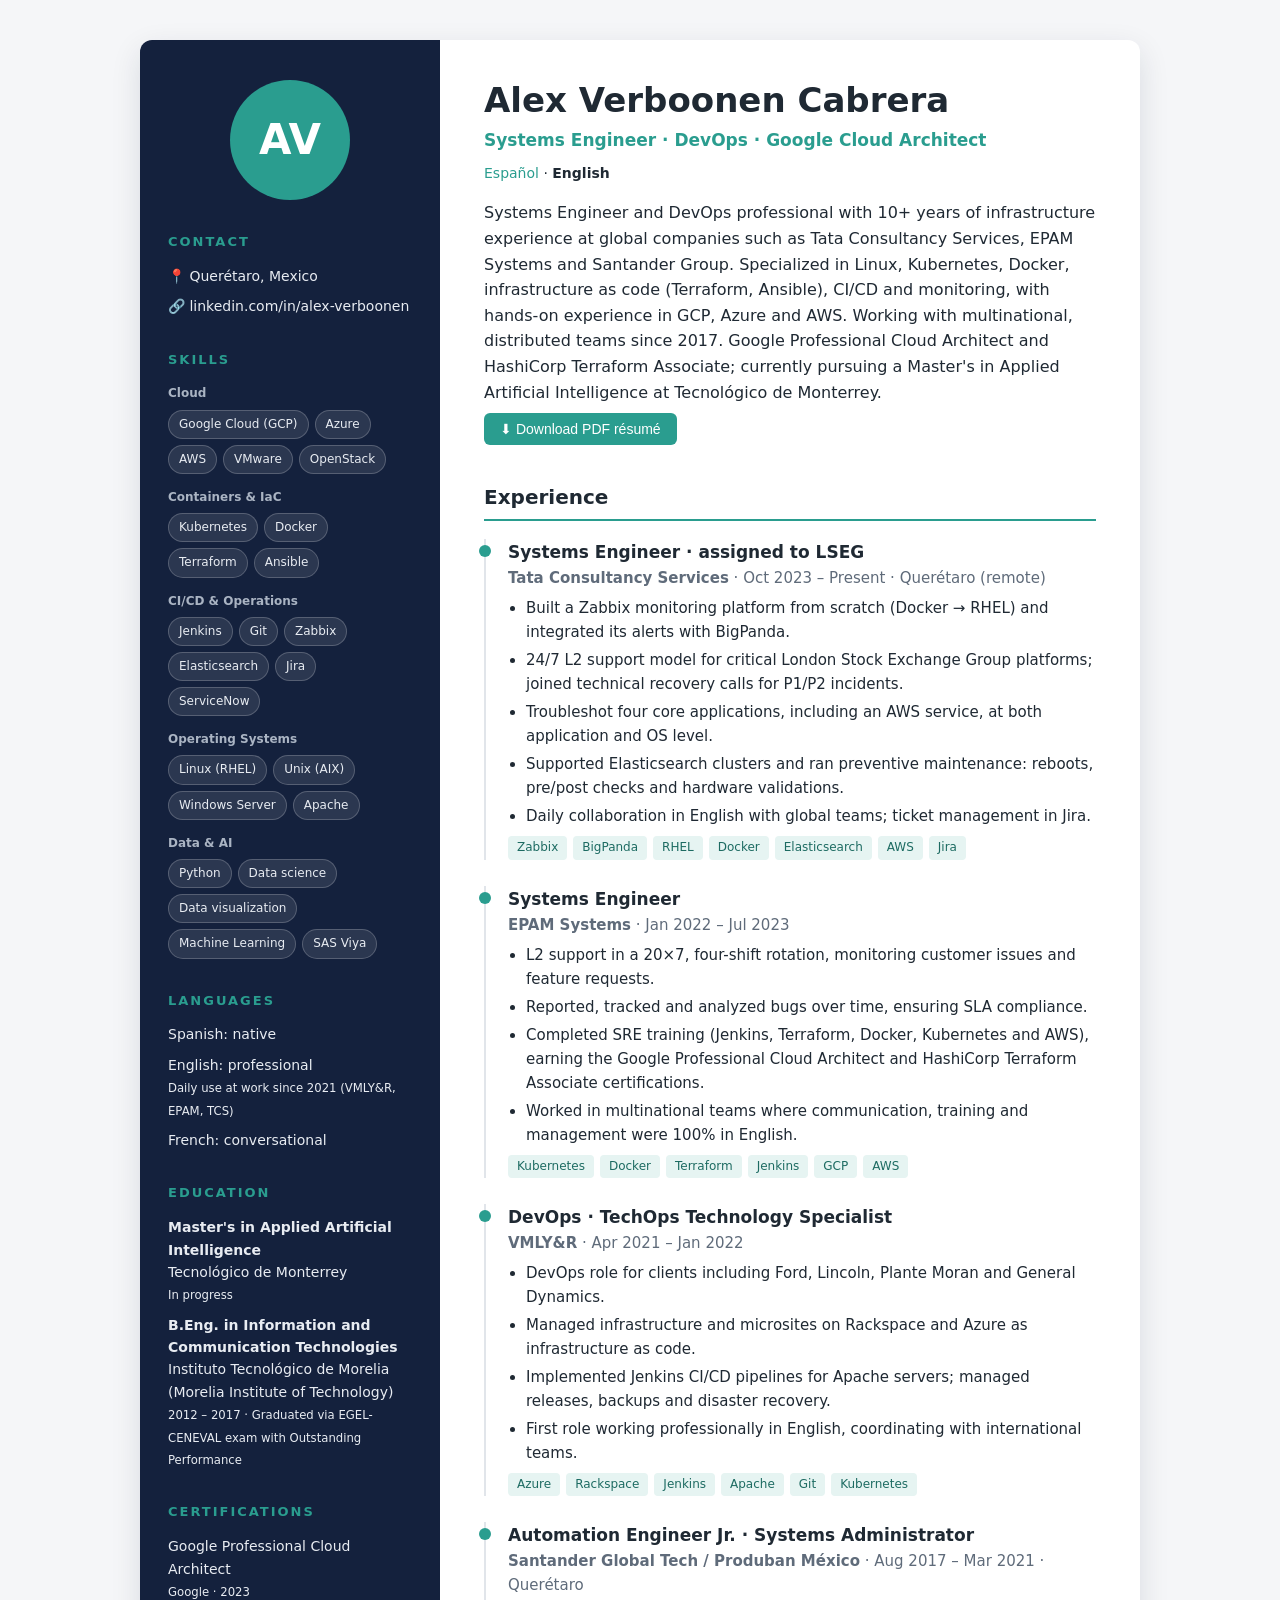
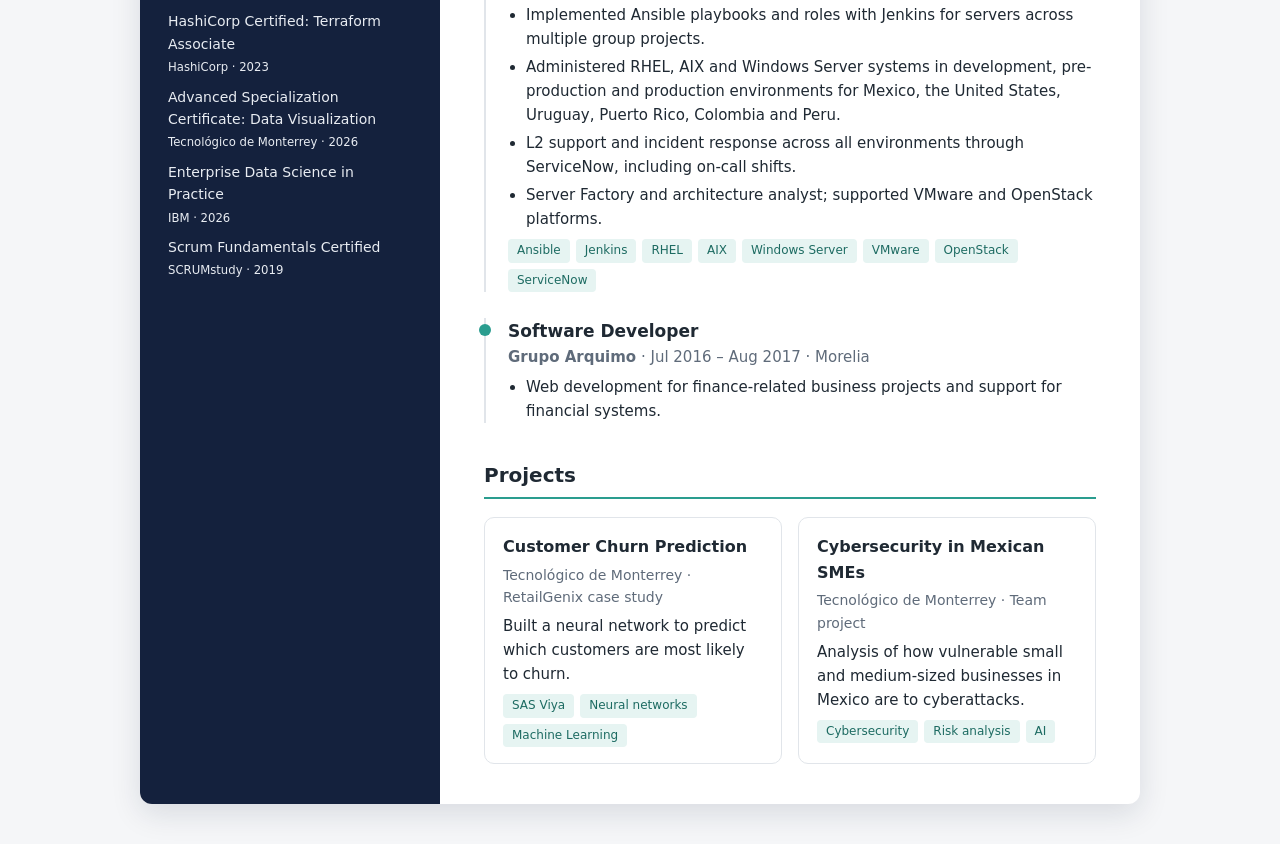
==== cv/en/index.html @ ce4e706b "tree adjusment" ====
<!DOCTYPE html>
<!--
  ============================================================
   CURRÍCULUM WEB DE ALEX VERBOONEN CABRERA
  ============================================================
   Cómo está organizado este archivo:
     1. <head>   → datos de la página (título, idioma) y los ESTILOS (CSS).
     2. <body>   → el CONTENIDO que se ve (tu nombre, experiencia, etc.).

   Para cambiar TEXTOS: busca la sección en <body> y edita lo que
   está entre las etiquetas, por ejemplo <h3>Systems Engineer</h3>.

   Para cambiar COLORES: modifica las variables de :root (abajo).
   Todo el sitio usa esas variables, así que cambias un valor
   y se actualiza en todos lados.

   DOS VERSIONES EN UN MISMO ARCHIVO:
     • En pantalla: diseño a dos columnas, pensado para personas.
     • Al imprimir / guardar como PDF: una sola columna, sin colores
       de fondo, pensado para los sistemas ATS de las empresas.
  ============================================================
-->
<html lang="en">
<head>
  <meta charset="UTF-8">
  <!-- Hace que la página se vea bien en celulares -->
  <meta name="viewport" content="width=device-width, initial-scale=1.0">
  <title>Alex Verboonen Cabrera · Systems Engineer & DevOps</title>
  <!-- Descripción que muestran Google y las redes al compartir el enlace -->
  <meta name="description" content="Resume of Alex Verboonen Cabrera: Systems Engineer and DevOps professional with 10+ years of experience in infrastructure, Linux, Kubernetes, Terraform and cloud.">

  <style>
    /* ---------- 1. VARIABLES DE DISEÑO (cámbialas a tu gusto) ---------- */
    :root {
      --color-fondo:      #f5f6f8;   /* fondo general de la página */
      --color-tarjeta:    #ffffff;   /* fondo del área principal */
      --color-lateral:    #14213d;   /* fondo de la columna izquierda */
      --color-acento:     #2a9d8f;   /* color de resaltado (líneas, etiquetas) */
      --color-texto:      #1f2933;   /* texto principal */
      --color-suave:      #5f6b7a;   /* texto secundario (fechas, lugares) */
      --fuente: "Segoe UI", system-ui, -apple-system, Roboto, Arial, sans-serif;
    }

    /* ---------- 2. ESTILOS BASE ---------- */
    * { box-sizing: border-box; margin: 0; padding: 0; }

    body {
      font-family: var(--fuente);
      background: var(--color-fondo);
      color: var(--color-texto);
      line-height: 1.6;
      padding: 40px 16px;
    }

    a { color: var(--color-acento); text-decoration: none; }
    a:hover { text-decoration: underline; }

    /* ---------- 3. ESTRUCTURA: dos columnas ---------- */
    /*
      Truco importante: en el HTML la columna PRINCIPAL va primero
      (así la leen bien los ATS y los lectores de pantalla), pero con
      "order" la columna lateral se dibuja a la izquierda en pantalla.
    */
    .cv {
      max-width: 1000px;
      margin: 0 auto;
      display: grid;
      grid-template-columns: 300px 1fr;  /* columna izquierda fija, derecha flexible */
      background: var(--color-tarjeta);
      border-radius: 12px;
      overflow: hidden;
      box-shadow: 0 10px 30px rgba(20, 33, 61, 0.12);
    }
    .lateral   { order: 1; }
    .principal { order: 2; }

    /* ---------- 4. COLUMNA IZQUIERDA ---------- */
    .lateral {
      background: var(--color-lateral);
      color: #e8ecf2;
      padding: 40px 28px;
    }

    /* Círculo con tus iniciales. Si quieres tu foto, mira el comentario en el HTML */
    .avatar {
      width: 120px; height: 120px;
      border-radius: 50%;
      background: var(--color-acento);
      display: flex; align-items: center; justify-content: center;
      font-size: 42px; font-weight: 700; color: #fff;
      margin: 0 auto 8px;
      object-fit: cover;
    }

    .lateral h2 {
      font-size: 13px;
      text-transform: uppercase;
      letter-spacing: 2px;
      color: var(--color-acento);
      margin: 32px 0 12px;
    }
    .lateral h3 {
      font-size: 12px;
      font-weight: 600;
      color: #aab4c3;
      margin: 14px 0 6px;
    }

    .lateral ul { list-style: none; }
    .lateral li { margin-bottom: 8px; font-size: 14px; }
    .lateral a { color: #e8ecf2; }

    /* Etiquetas de habilidades */
    .etiquetas { display: flex; flex-wrap: wrap; gap: 6px; }
    .etiqueta {
      font-size: 12px;
      padding: 4px 10px;
      border-radius: 20px;
      background: rgba(255, 255, 255, 0.1);
      border: 1px solid rgba(255, 255, 255, 0.2);
    }

    /* ---------- 5. COLUMNA DERECHA ---------- */
    .principal { padding: 40px 44px; }

    .principal h1 { font-size: 34px; line-height: 1.2; }
    .titular {
      font-size: 17px;
      color: var(--color-acento);
      font-weight: 600;
      margin: 6px 0 20px;
    }

    .principal h2 {
      font-size: 20px;
      margin: 36px 0 18px;
      padding-bottom: 6px;
      border-bottom: 2px solid var(--color-acento);
    }

    /* Cada trabajo de la experiencia y cada proyecto */
    .puesto {
      position: relative;
      padding-left: 22px;
      margin-bottom: 26px;
      border-left: 2px solid #e1e5ea;
    }
    /* Puntito de la línea de tiempo */
    .puesto::before {
      content: "";
      position: absolute;
      left: -7px; top: 6px;
      width: 12px; height: 12px;
      border-radius: 50%;
      background: var(--color-acento);
    }
    .puesto h3 { font-size: 17px; }
    .empresa { font-weight: 600; }
    .meta { font-size: 14px; color: var(--color-suave); margin-bottom: 6px; }
    .puesto ul { padding-left: 18px; font-size: 15px; }
    .puesto li { margin-bottom: 4px; }
    .puesto p  { font-size: 15px; }

    /* Etiquetas de tecnologías dentro de un puesto */
    .tec { margin-top: 8px; display: flex; flex-wrap: wrap; gap: 6px; }
    .tec span {
      font-size: 12px;
      padding: 2px 9px;
      border-radius: 4px;
      background: #e6f4f2;
      color: #1d6b62;
    }

    /* Tarjetas de proyectos: cuadrícula de 2 */
    .proyectos {
      display: grid;
      grid-template-columns: repeat(auto-fit, minmax(260px, 1fr));
      gap: 16px;
    }
    .proyecto {
      border: 1px solid #e1e5ea;
      border-radius: 10px;
      padding: 16px 18px;
      font-size: 15px;
    }
    .proyecto h3 { font-size: 16px; margin-bottom: 4px; }

    /* Botón de imprimir / guardar PDF */
    .boton {
      display: inline-block;
      margin-top: 8px;
      padding: 8px 16px;
      border-radius: 6px;
      background: var(--color-acento);
      color: #fff;
      font-size: 14px;
      border: none;
      cursor: pointer;
    }

    .solo-imprimir { display: none; }
    .idioma { font-size: 14px; margin: -12px 0 16px; }

    /* ---------- 6. CELULARES: una sola columna ---------- */
    @media (max-width: 760px) {
      body { padding: 0; }
      .cv { grid-template-columns: 1fr; border-radius: 0; }
      .principal { padding: 32px 22px; }
    }

    /* ---------- 7. IMPRESIÓN / PDF: una columna, apto para ATS ---------- */
    @media print {
      @page { margin: 10mm 14mm; }
      body { background: #fff; padding: 0; font-size: 9.5pt; line-height: 1.35; }
      .solo-imprimir { display: block; margin: -12px 0 10px; color: var(--color-suave); }
      .principal h1 { font-size: 22pt; }
      .titular { margin: 2px 0 14px; font-size: 12pt; }
      .puesto { margin-bottom: 9px; }
      .puesto ul, .puesto p, .proyecto { font-size: 9.5pt; }
      .meta { font-size: 9pt; margin-bottom: 2px; }
      .lateral li { font-size: 9.5pt; margin-bottom: 2px; }
      .cv {
        display: block;          /* una sola columna, en el orden del HTML */
        box-shadow: none;
        border-radius: 0;
      }
      .principal { padding: 0; }
      .lateral {
        background: #fff;        /* sin fondo oscuro: ahorra tinta y lo lee mejor el ATS */
        color: var(--color-texto);
        padding: 0;
      }
      .lateral a { color: var(--color-texto); }
      .lateral h2 {
        font-size: 12pt;
        text-transform: none;
        letter-spacing: 0;
        color: var(--color-texto);
        border-bottom: 2px solid var(--color-acento);
        padding-bottom: 4px;
        margin: 20px 0 10px;
      }
      .lateral h3 { color: var(--color-texto); }
      /* En el PDF las habilidades salen como texto separado por comas */
      .etiquetas { display: block; }
      .etiqueta { border: none; background: none; padding: 0; font-size: 9.5pt; }
      .etiqueta:not(:last-child)::after { content: ","; }
      .tec span { background: none; padding: 0; color: var(--color-suave); }
      .tec span:not(:last-child)::after { content: " ·"; }
      .proyectos { display: block; }
      .proyecto { border: none; padding: 0; margin-bottom: 12px; }
      .puesto { border-left: none; padding-left: 0; break-inside: avoid; }
      .puesto::before { display: none; }
      .no-imprimir, .avatar { display: none; }
      .principal h2 { margin: 16px 0 10px; font-size: 12pt; }
      .lateral h2 { margin: 16px 0 8px; }
      .lateral h3 { margin: 6px 0 2px; font-size: 9.5pt; }
      /* En el PDF, educación y certificaciones van en una sola línea cada una */
      .lateral li br { display: none; }
      .lateral li small::before { content: " · "; }
      .lateral li small { font-size: 9pt; color: var(--color-suave); }
    }
  </style>
</head>

<body>
  <main class="cv">

    <!-- ===================== COLUMNA PRINCIPAL ===================== -->
    <!-- Va primero en el HTML para que los ATS lean tu nombre y experiencia antes que nada -->
    <section class="principal">

      <h1>Alex Verboonen Cabrera</h1>
      <p class="titular">Systems Engineer · DevOps · Google Cloud Architect</p>
      <!-- Enlace a la versión en español (no sale en el PDF) -->
      <p class="no-imprimir idioma"><a href="/cv/es/">Español</a> · <strong>English</strong></p>
      <!-- Línea de contacto que solo aparece en el PDF, justo debajo de tu nombre (si agregas tu correo, ponlo aquí también) -->
      <p class="solo-imprimir">Querétaro, Mexico · linkedin.com/in/alex-verboonen</p>

      <!-- PERFIL: 3 a 5 líneas, como recomiendan las guías actuales -->
      <p>
        Systems Engineer and DevOps professional with 10+ years of infrastructure experience at global
        companies such as Tata Consultancy Services, EPAM Systems and Santander Group. Specialized in Linux,
        Kubernetes, Docker, infrastructure as code (Terraform, Ansible), CI/CD and monitoring, with hands-on
        experience in GCP, Azure and AWS. Working with multinational, distributed teams since 2017.
        Google Professional Cloud Architect and HashiCorp Terraform Associate; currently pursuing a
        Master's in Applied Artificial Intelligence at Tecnológico de Monterrey.
      </p>

      <!-- Botón para imprimir o guardar como PDF (no aparece en el PDF) -->
      <button class="boton no-imprimir" onclick="window.print()">⬇ Download PDF résumé</button>

      <h2>Experience</h2>

      <!--
        Cada trabajo es un bloque <article class="puesto">.
        Para agregar uno nuevo, copia un bloque completo (desde <article> hasta </article>)
        y cambia los datos. El orden es del más reciente al más antiguo.

        ✍️ FÓRMULA XYZ PARA TUS LOGROS:  "Logré [X], medido por [Y], haciendo [Z]"
           Ejemplo: "Reduje 40% el tiempo de aprovisionamiento de servidores
                     automatizando la configuración con playbooks de Ansible."
           Si no tienes el número exacto, usa escala o rangos honestos:
           "+200 servidores", "5 países", "despliegues semanales".
      -->

      <article class="puesto">
        <h3>Systems Engineer · assigned to LSEG</h3>
        <p class="meta"><span class="empresa">Tata Consultancy Services</span> · Oct 2023 – Present · Querétaro (remote)</p>
        <ul>
          <!-- ✍️ Si tienes cifras (alertas reducidas, tiempo de respuesta, nº de servidores), agrégalas aquí -->
          <li>Built a Zabbix monitoring platform from scratch (Docker → RHEL) and integrated its alerts with BigPanda.</li>
          <li>24/7 L2 support model for critical London Stock Exchange Group platforms; joined technical recovery calls for P1/P2 incidents.</li>
          <li>Troubleshot four core applications, including an AWS service, at both application and OS level.</li>
          <li>Supported Elasticsearch clusters and ran preventive maintenance: reboots, pre/post checks and hardware validations.</li>
          <li>Daily collaboration in English with global teams; ticket management in Jira.</li>
        </ul>
        <div class="tec"><span>Zabbix</span><span>BigPanda</span><span>RHEL</span><span>Docker</span><span>Elasticsearch</span><span>AWS</span><span>Jira</span></div>
      </article>

      <article class="puesto">
        <h3>Systems Engineer</h3>
        <p class="meta"><span class="empresa">EPAM Systems</span> · Jan 2022 – Jul 2023</p>
        <ul>
          <li>L2 support in a 20×7, four-shift rotation, monitoring customer issues and feature requests.</li>
          <li>Reported, tracked and analyzed bugs over time, ensuring SLA compliance.</li>
          <li>Completed SRE training (Jenkins, Terraform, Docker, Kubernetes and AWS), earning the Google Professional Cloud Architect and HashiCorp Terraform Associate certifications.</li>
          <li>Worked in multinational teams where communication, training and management were 100% in English.</li>
        </ul>
        <div class="tec"><span>Kubernetes</span><span>Docker</span><span>Terraform</span><span>Jenkins</span><span>GCP</span><span>AWS</span></div>
      </article>

      <article class="puesto">
        <h3>DevOps · TechOps Technology Specialist</h3>
        <p class="meta"><span class="empresa">VMLY&amp;R</span> · Apr 2021 – Jan 2022</p>
        <ul>
          <li>DevOps role for clients including Ford, Lincoln, Plante Moran and General Dynamics.</li>
          <li>Managed infrastructure and microsites on Rackspace and Azure as infrastructure as code.</li>
          <li>Implemented Jenkins CI/CD pipelines for Apache servers; managed releases, backups and disaster recovery.</li>
          <li>First role working professionally in English, coordinating with international teams.</li>
        </ul>
        <div class="tec"><span>Azure</span><span>Rackspace</span><span>Jenkins</span><span>Apache</span><span>Git</span><span>Kubernetes</span></div>
      </article>

      <article class="puesto">
        <h3>Automation Engineer Jr. · Systems Administrator</h3>
        <p class="meta"><span class="empresa">Santander Global Tech / Produban México</span> · Aug 2017 – Mar 2021 · Querétaro</p>
        <ul>
          <li>Implemented Ansible playbooks and roles with Jenkins for servers across multiple group projects.</li>
          <li>Administered RHEL, AIX and Windows Server systems in development, pre-production and production environments for Mexico, the United States, Uruguay, Puerto Rico, Colombia and Peru.</li>
          <li>L2 support and incident response across all environments through ServiceNow, including on-call shifts.</li>
          <li>Server Factory and architecture analyst; supported VMware and OpenStack platforms.</li>
        </ul>
        <div class="tec"><span>Ansible</span><span>Jenkins</span><span>RHEL</span><span>AIX</span><span>Windows Server</span><span>VMware</span><span>OpenStack</span><span>ServiceNow</span></div>
      </article>

      <article class="puesto">
        <h3>Software Developer</h3>
        <p class="meta"><span class="empresa">Grupo Arquimo</span> · Jul 2016 – Aug 2017 · Morelia</p>
        <ul>
          <li>Web development for finance-related business projects and support for financial systems.</li>
        </ul>
      </article>

      <!-- ===================== PROYECTOS ===================== -->
      <!--
        Aquí muestras tu transición hacia datos e IA.
        Para agregar un proyecto, copia un bloque <div class="proyecto">.
        Si subes el código o un reporte a GitHub, agrega un enlace:
        <a href="https://github.com/TU-USUARIO/proyecto" target="_blank">Ver proyecto</a>
      -->
      <h2>Projects</h2>
      <div class="proyectos">

        <div class="proyecto">
          <h3>Customer Churn Prediction</h3>
          <p class="meta">Tecnológico de Monterrey · RetailGenix case study</p>
          <p>Built a neural network to predict which customers are most likely to churn.</p>
          <div class="tec"><span>SAS Viya</span><span>Neural networks</span><span>Machine Learning</span></div>
        </div>

        <div class="proyecto">
          <h3>Cybersecurity in Mexican SMEs</h3>
          <p class="meta">Tecnológico de Monterrey · Team project</p>
          <p>Analysis of how vulnerable small and medium-sized businesses in Mexico are to cyberattacks.</p>
          <div class="tec"><span>Cybersecurity</span><span>Risk analysis</span><span>AI</span></div>
        </div>

      </div>
    </section>

    <!-- ===================== COLUMNA LATERAL ===================== -->
    <aside class="lateral">

      <!--
        FOTO: para poner tu foto en lugar de las iniciales,
        guarda tu imagen como "foto.jpg" en la misma carpeta que este archivo
        y cambia la línea de abajo por:
        <img class="avatar" src="foto.jpg" alt="Foto de Alex Verboonen">
        (La foto nunca sale en el PDF, para que sea apto para empresas internacionales.)
      -->
      <div class="avatar">AV</div>

      <h2 class="no-imprimir">Contact</h2>
      <ul class="no-imprimir">
        <li>📍 Querétaro, Mexico</li>
        <!-- Para agregar tu correo, copia esta línea quitando los signos de comentario:
        <li>✉️ <a href="mailto:tu-correo@ejemplo.com">tu-correo@ejemplo.com</a></li>
        -->
        <li>🔗 <a href="https://www.linkedin.com/in/alex-verboonen/" target="_blank">linkedin.com/in/alex-verboonen</a></li>
      </ul>

      <h2>Skills</h2>
      <!-- Agrupadas por categoría. Para agregar una, copia una línea <span> -->
      <h3>Cloud</h3>
      <div class="etiquetas">
        <span class="etiqueta">Google Cloud (GCP)</span>
        <span class="etiqueta">Azure</span>
        <span class="etiqueta">AWS</span>
        <span class="etiqueta">VMware</span>
        <span class="etiqueta">OpenStack</span>
      </div>
      <h3>Containers & IaC</h3>
      <div class="etiquetas">
        <span class="etiqueta">Kubernetes</span>
        <span class="etiqueta">Docker</span>
        <span class="etiqueta">Terraform</span>
        <span class="etiqueta">Ansible</span>
      </div>
      <h3>CI/CD & Operations</h3>
      <div class="etiquetas">
        <span class="etiqueta">Jenkins</span>
        <span class="etiqueta">Git</span>
        <span class="etiqueta">Zabbix</span>
        <span class="etiqueta">Elasticsearch</span>
        <span class="etiqueta">Jira</span>
        <span class="etiqueta">ServiceNow</span>
      </div>
      <h3>Operating Systems</h3>
      <div class="etiquetas">
        <span class="etiqueta">Linux (RHEL)</span>
        <span class="etiqueta">Unix (AIX)</span>
        <span class="etiqueta">Windows Server</span>
        <span class="etiqueta">Apache</span>
      </div>
      <h3>Data & AI</h3>
      <div class="etiquetas">
        <span class="etiqueta">Python</span>
        <span class="etiqueta">Data science</span>
        <span class="etiqueta">Data visualization</span>
        <span class="etiqueta">Machine Learning</span>
        <span class="etiqueta">SAS Viya</span>
      </div>

      <h2>Languages</h2>
      <ul>
        <li>Spanish: native</li>
        <li>English: professional<br><small>Daily use at work since 2021 (VMLY&amp;R, EPAM, TCS)</small></li>
        <li>French: conversational</li>
      </ul>

      <h2>Education</h2>
      <ul>
        <li>
          <strong>Master's in Applied Artificial Intelligence</strong><br>
          Tecnológico de Monterrey<br>
          <small>In progress</small>
        </li>
        <li>
          <strong>B.Eng. in Information and Communication Technologies</strong><br>
          Instituto Tecnológico de Morelia (Morelia Institute of Technology)<br>
          <small>2012 – 2017 · Graduated via EGEL-CENEVAL exam with Outstanding Performance</small>
        </li>
      </ul>

      <h2>Certifications</h2>
      <ul>
        <li>Google Professional Cloud Architect<br><small>Google · 2023</small></li>
        <li>HashiCorp Certified: Terraform Associate<br><small>HashiCorp · 2023</small></li>
        <li>Advanced Specialization Certificate: Data Visualization<br><small>Tecnológico de Monterrey · 2026</small></li>
        <li>Enterprise Data Science in Practice<br><small>IBM · 2026</small></li>
        <li>Scrum Fundamentals Certified<br><small>SCRUMstudy · 2019</small></li>
        <!-- Tienes 15 en LinkedIn: agrega aquí las que quieras destacar -->
      </ul>
    </aside>

  </main>
</body>
</html>
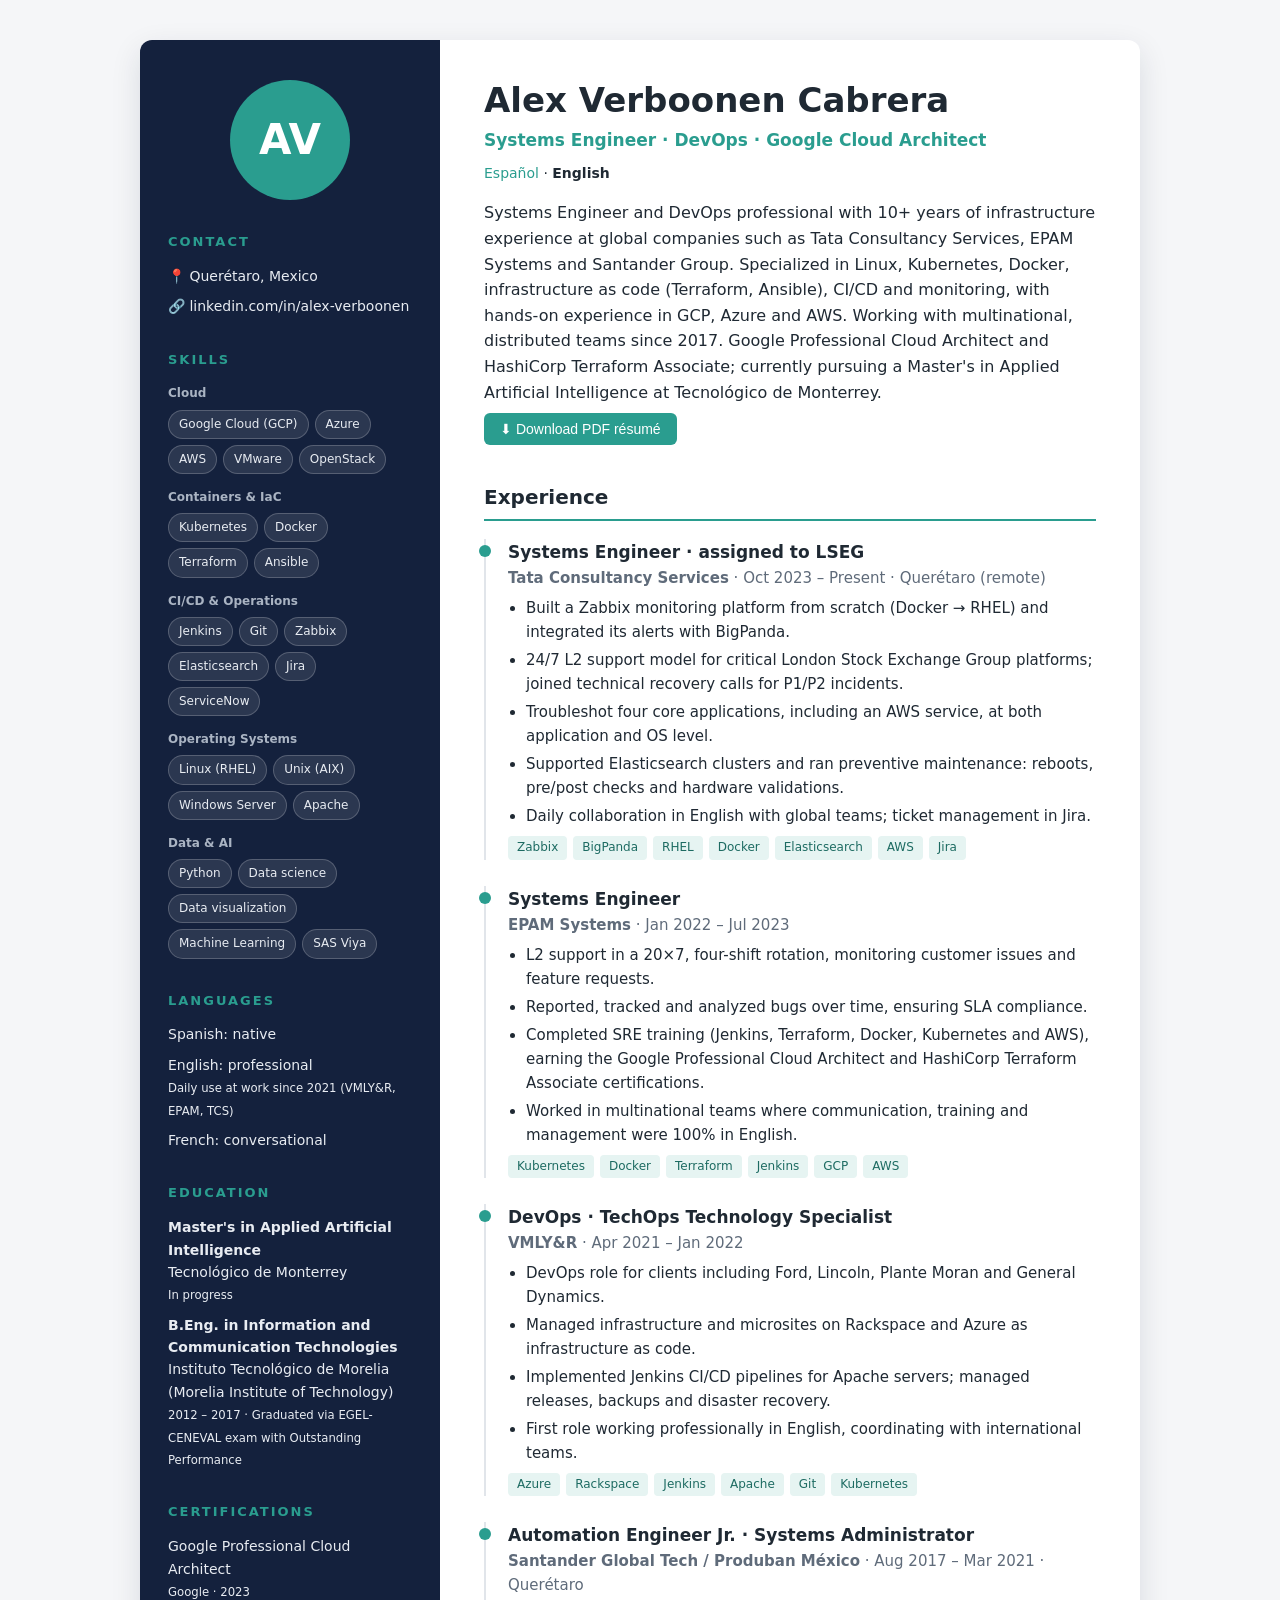
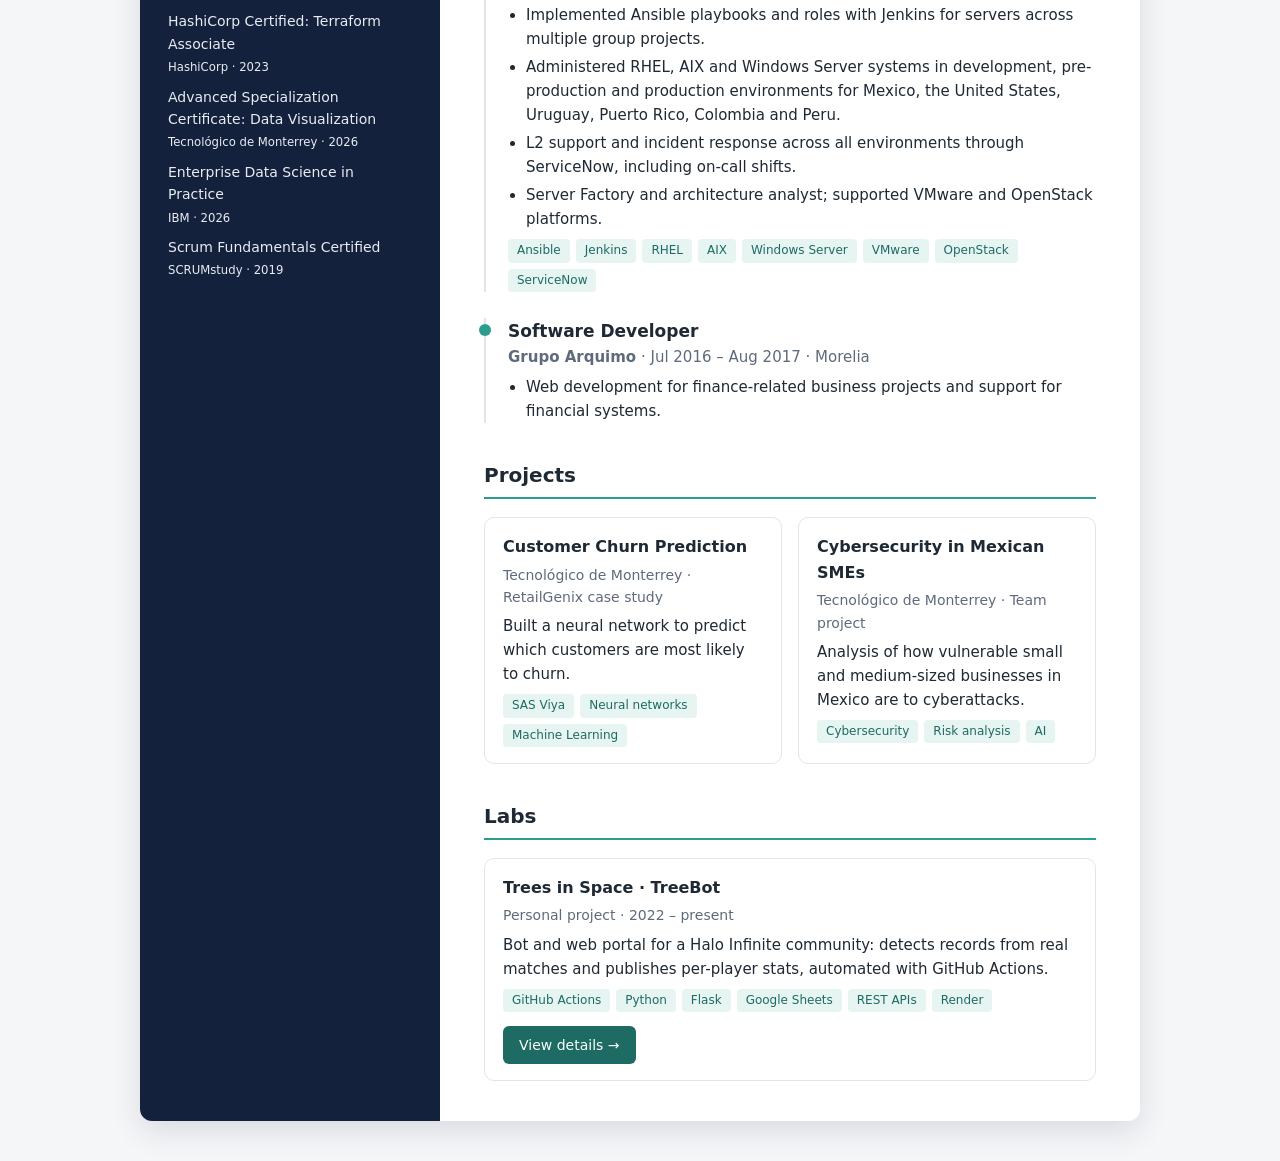
==== commit eca71270: "Agrega sección Laboratorios y página de detalle de Trees in Space (ES/EN) Co-Authored-By: Claude Opu" ====
--- a/cv/en/index.html
+++ b/cv/en/index.html
@@ -197,6 +197,14 @@
       border: none;
       cursor: pointer;
     }
+
+    /* Tarjetas de Laboratorios: reusan .proyecto y agregan un botón al final.
+       El botón usa un verde más oscuro para que el texto blanco tenga buen contraste. */
+    .lab { display: flex; flex-direction: column; }
+    .lab .tec { margin-bottom: 14px; }
+    .lab .boton { margin-top: auto; align-self: flex-start; background: #1d6b62; }
+    .lab .boton:hover { background: #17564f; }
+    .lab .boton:focus-visible { outline: 3px solid var(--color-acento); outline-offset: 2px; }
 
     .solo-imprimir { display: none; }
     .idioma { font-size: 14px; margin: -12px 0 16px; }
@@ -387,6 +395,24 @@
         </div>
 
       </div>
+
+      <!-- ===================== LABORATORIOS (LABS) ===================== -->
+      <!--
+        Personal projects with their own detail page (in the labs/ folder).
+        Copia el mismo bloque que agregues en cv/es/index.html, traducido.
+      -->
+      <h2 id="labs">Labs</h2>
+      <div class="proyectos">
+
+        <article class="proyecto lab">
+          <h3>Trees in Space · TreeBot</h3>
+          <p class="meta">Personal project · 2022 – present</p>
+          <p>Bot and web portal for a Halo Infinite community: detects records from real matches and publishes per-player stats, automated with GitHub Actions.</p>
+          <div class="tec"><span>GitHub Actions</span><span>Python</span><span>Flask</span><span>Google Sheets</span><span>REST APIs</span><span>Render</span></div>
+          <a class="boton no-imprimir" href="labs/trees-in-space.html" aria-label="View Trees in Space details">View details →</a>
+        </article>
+
+      </div>
     </section>
 
     <!-- ===================== COLUMNA LATERAL ===================== -->
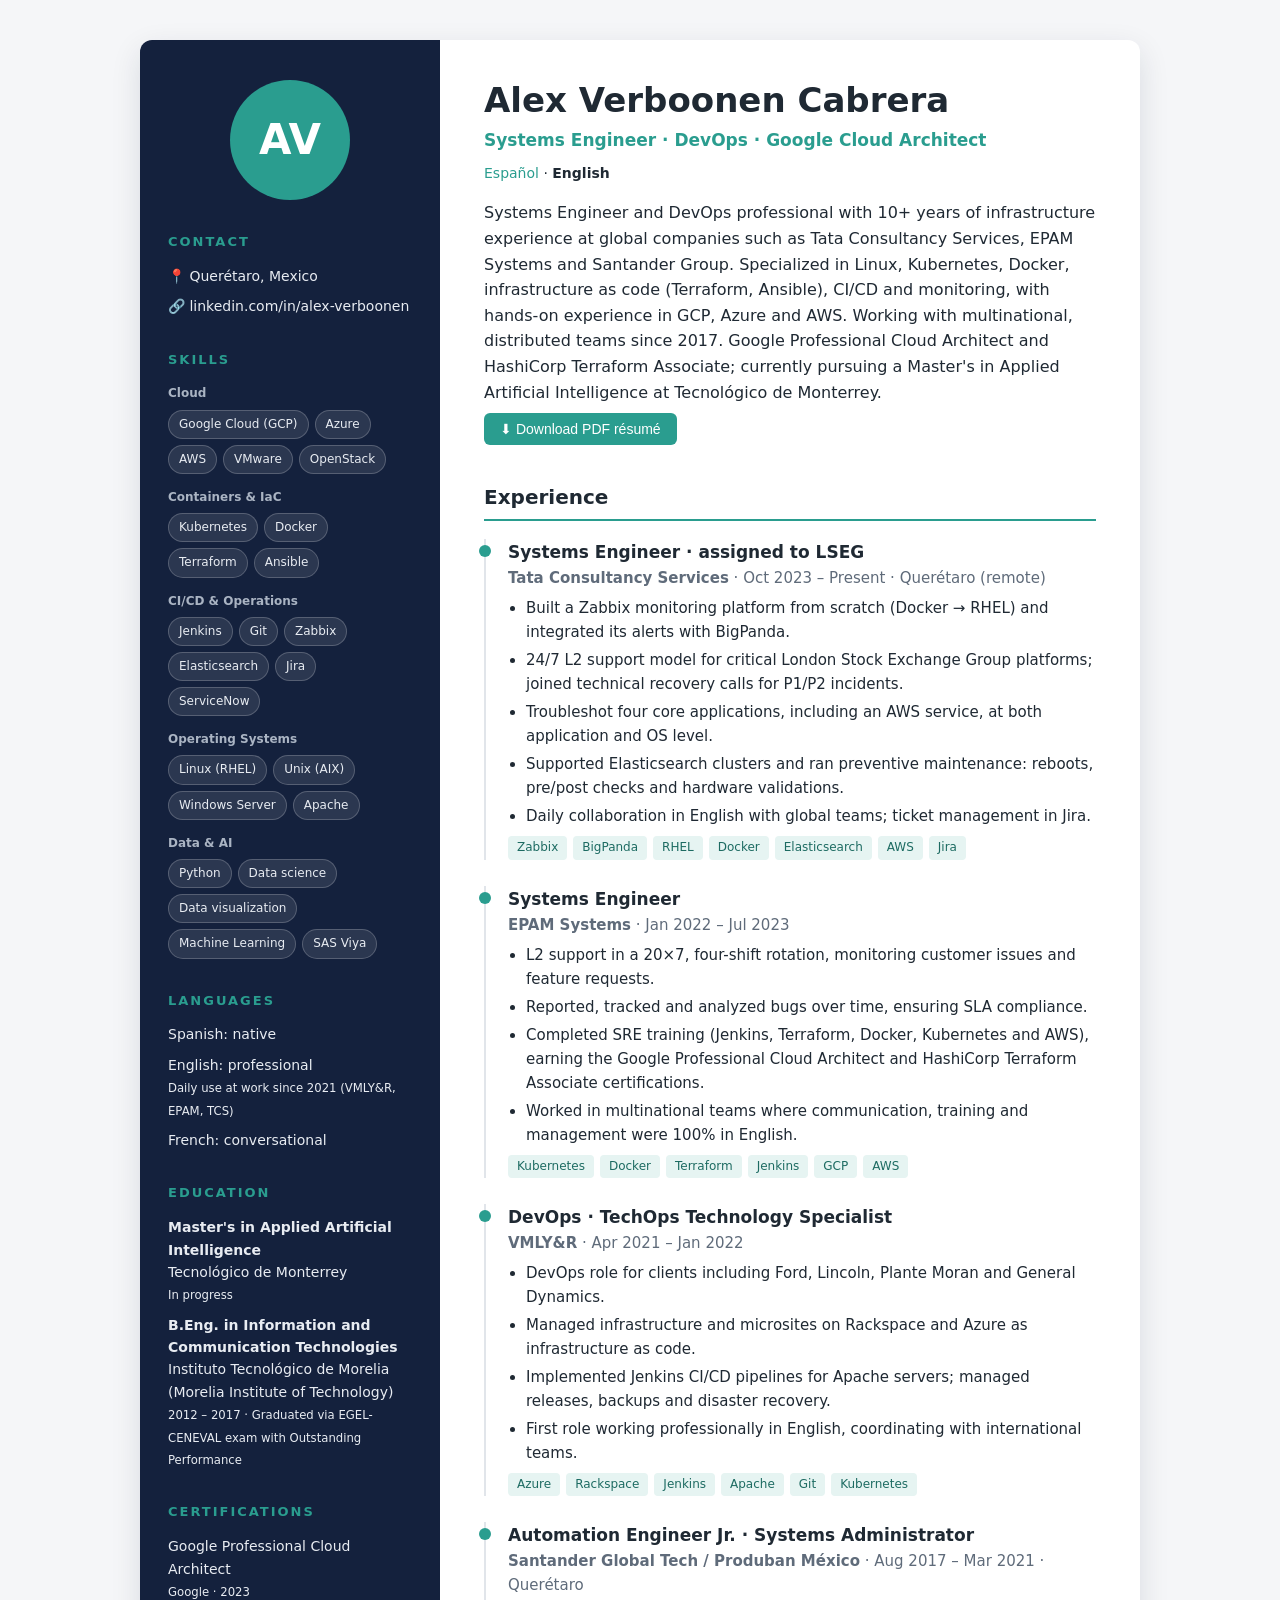
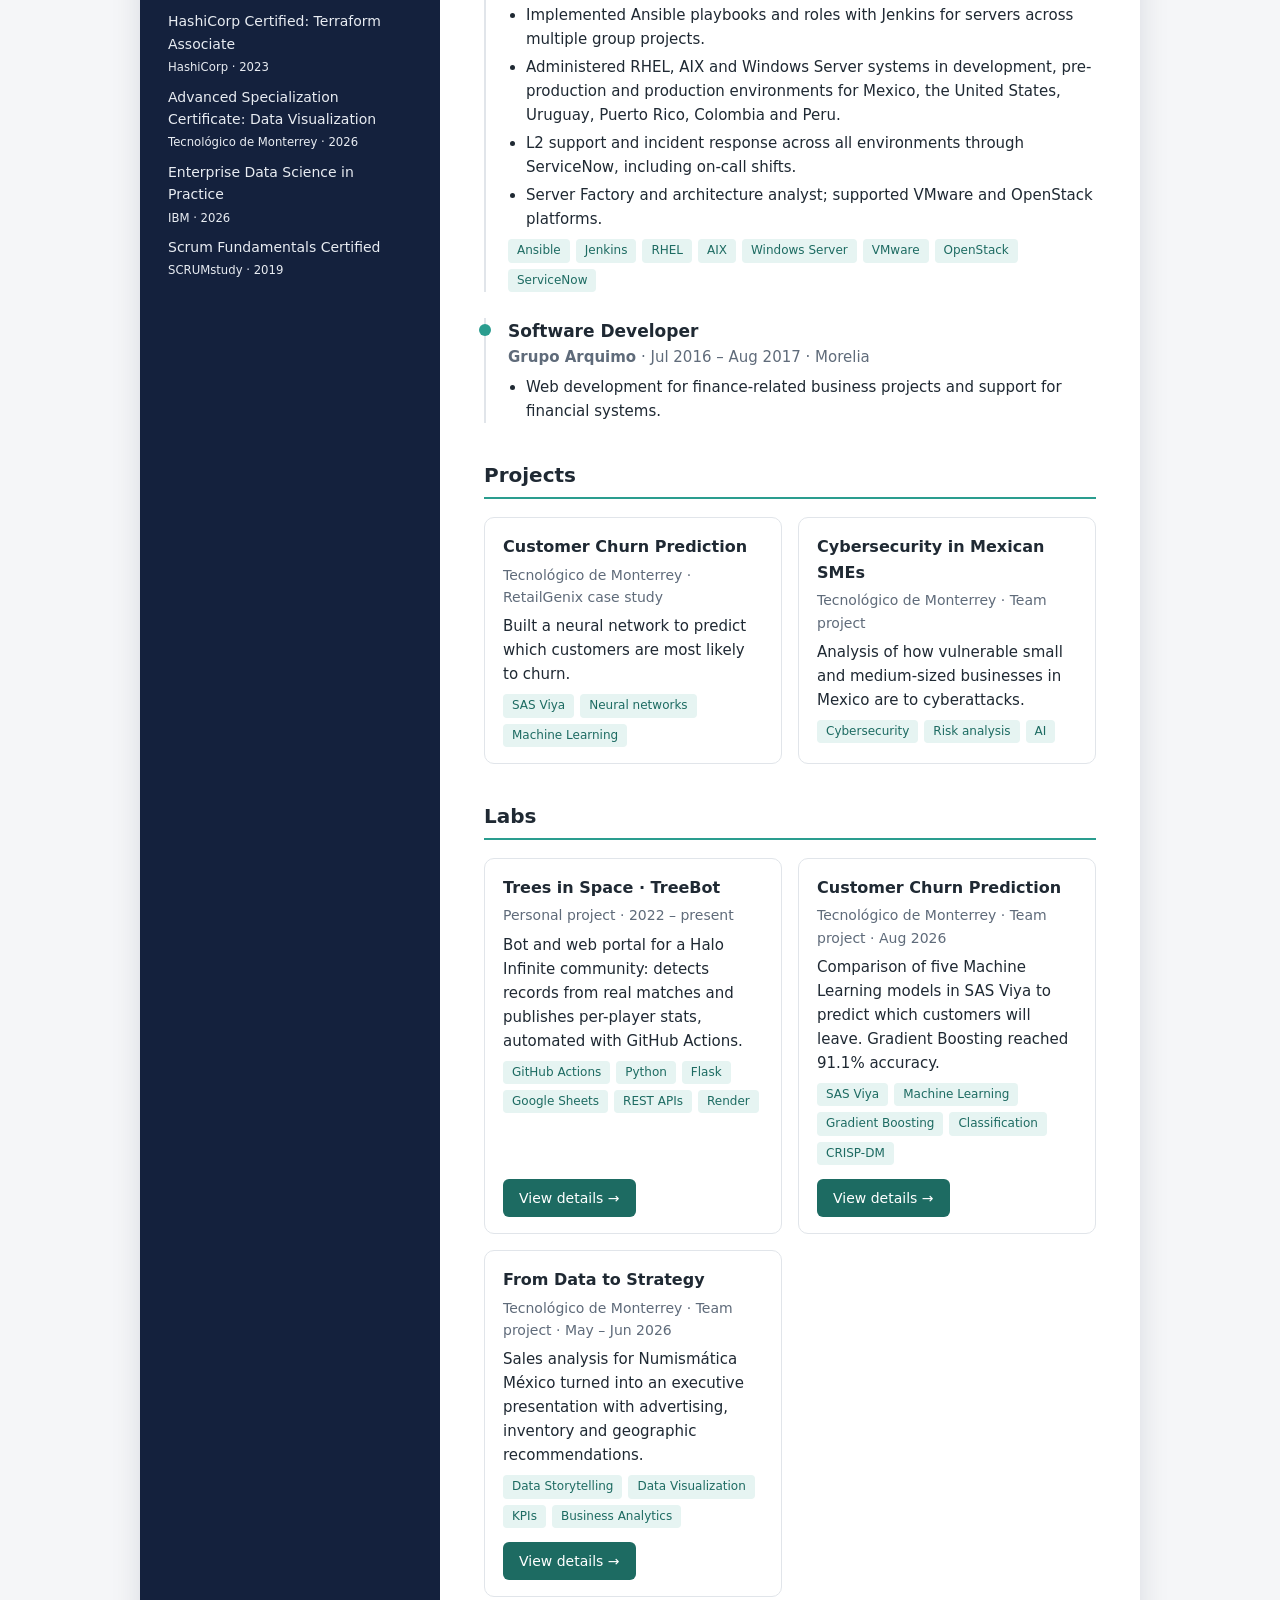
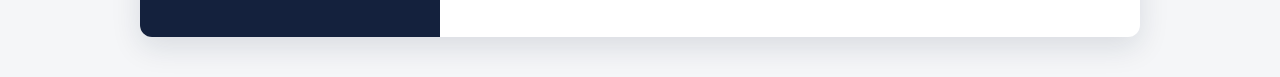
==== commit 1a5adcc3: "Agrega laboratorios Customer Churn y Data Storytelling (ES/EN) Co-Authored-By: Claude Opus 5.5 <nore" ====
--- a/cv/en/index.html
+++ b/cv/en/index.html
@@ -412,6 +412,22 @@
           <a class="boton no-imprimir" href="labs/trees-in-space.html" aria-label="View Trees in Space details">View details →</a>
         </article>
 
+        <article class="proyecto lab">
+          <h3>Customer Churn Prediction</h3>
+          <p class="meta">Tecnológico de Monterrey · Team project · Aug 2026</p>
+          <p>Comparison of five Machine Learning models in SAS Viya to predict which customers will leave. Gradient Boosting reached 91.1% accuracy.</p>
+          <div class="tec"><span>SAS Viya</span><span>Machine Learning</span><span>Gradient Boosting</span><span>Classification</span><span>CRISP-DM</span></div>
+          <a class="boton no-imprimir" href="labs/customer-churn.html" aria-label="View Customer Churn Prediction details">View details →</a>
+        </article>
+
+        <article class="proyecto lab">
+          <h3>From Data to Strategy</h3>
+          <p class="meta">Tecnológico de Monterrey · Team project · May – Jun 2026</p>
+          <p>Sales analysis for Numismática México turned into an executive presentation with advertising, inventory and geographic recommendations.</p>
+          <div class="tec"><span>Data Storytelling</span><span>Data Visualization</span><span>KPIs</span><span>Business Analytics</span></div>
+          <a class="boton no-imprimir" href="labs/data-storytelling.html" aria-label="View From Data to Strategy details">View details →</a>
+        </article>
+
       </div>
     </section>
 
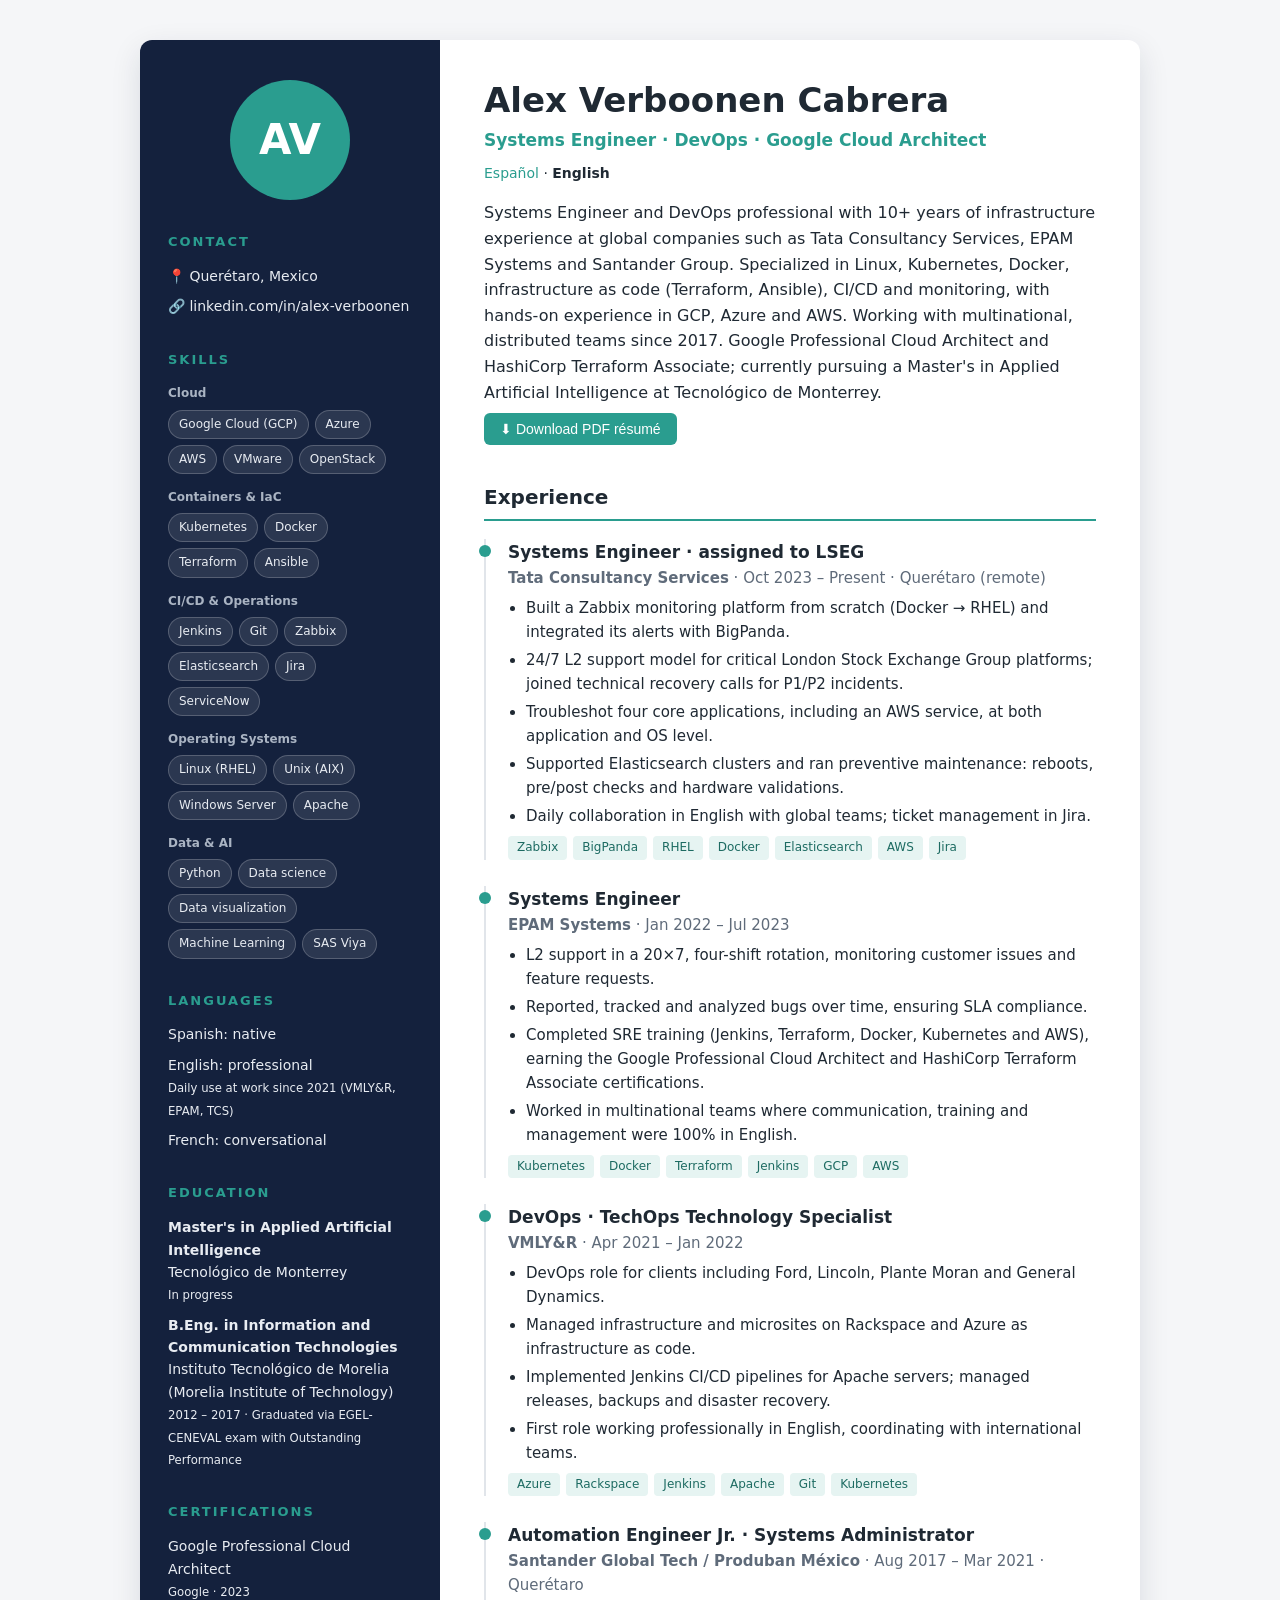
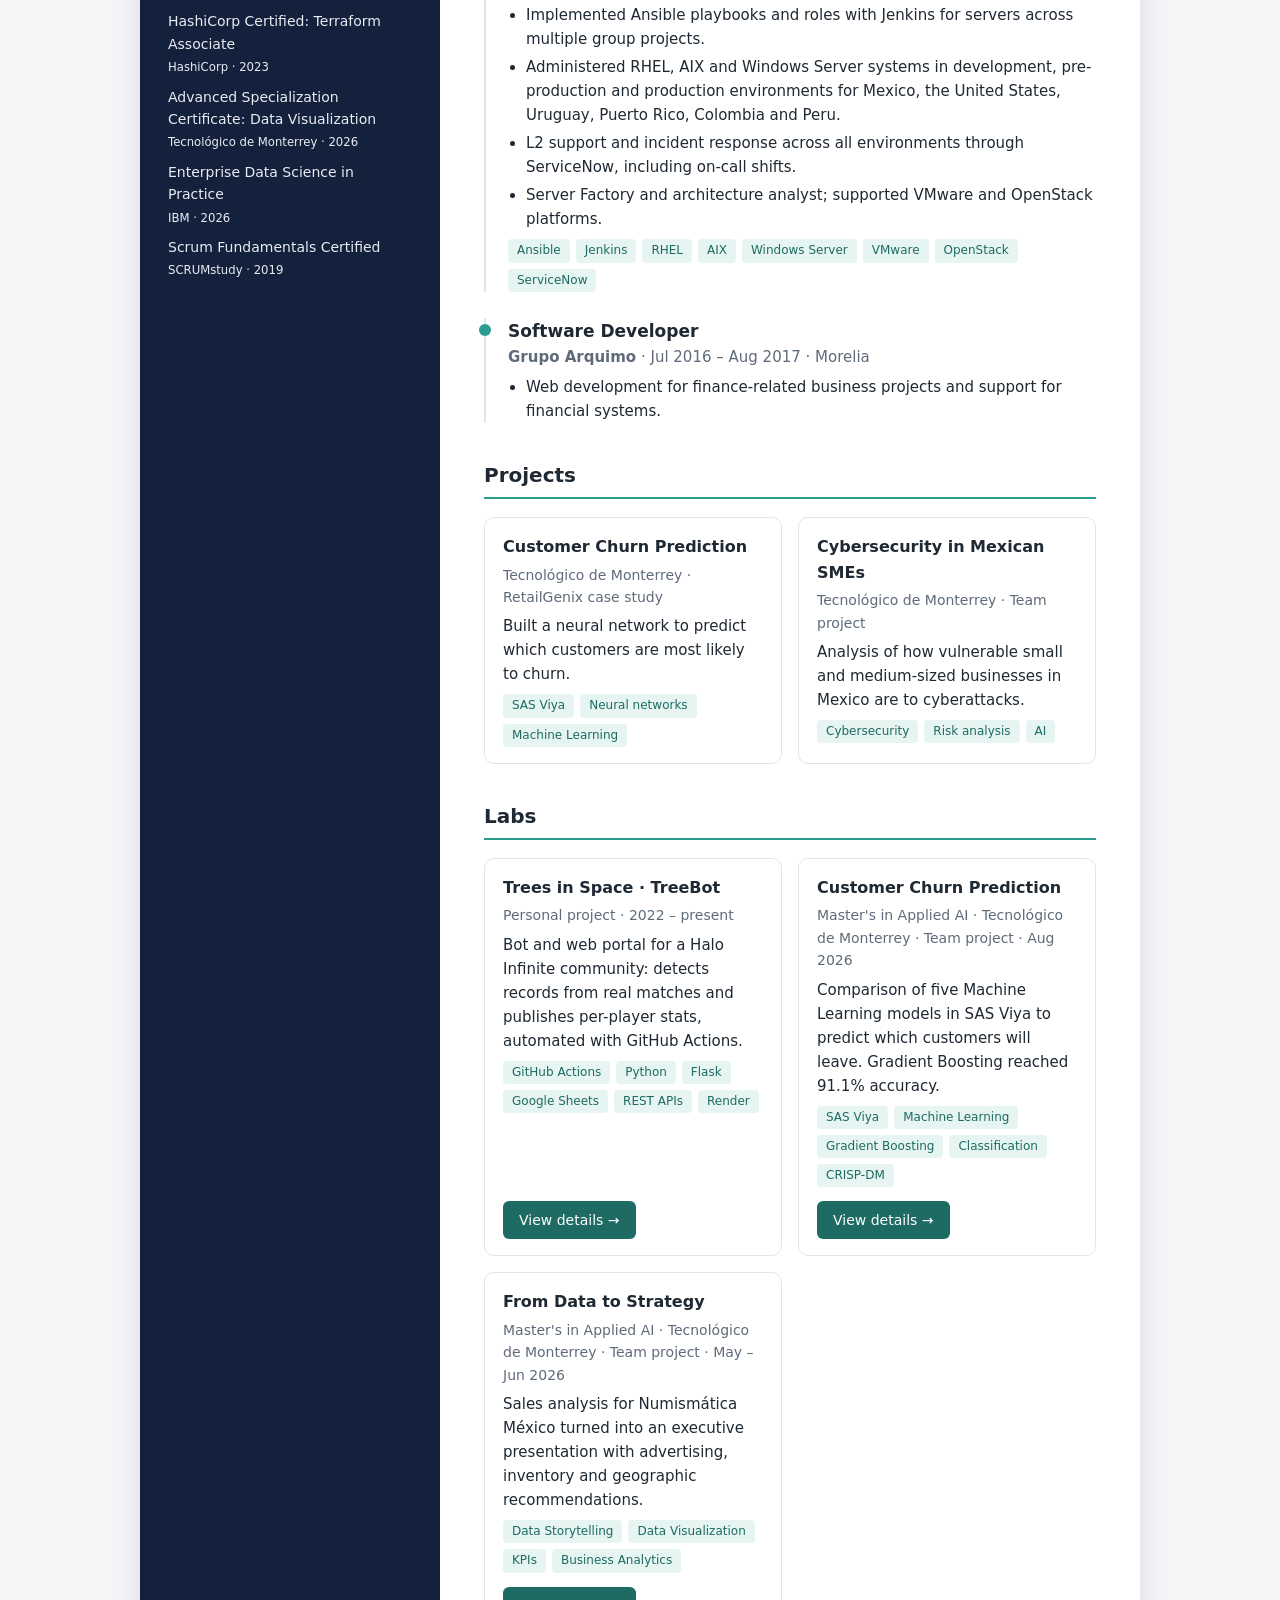
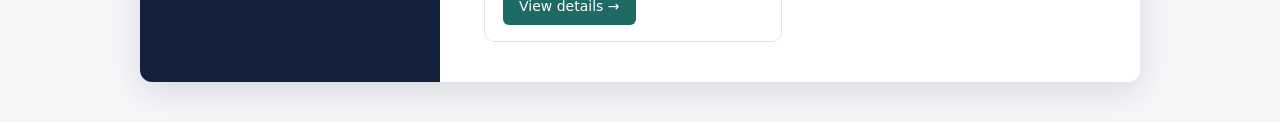
==== commit 50081f49: "Indica que los laboratorios son de la Maestría en IA Aplicada Co-Authored-By: Claude Opus 5.5 <norep" ====
--- a/cv/en/index.html
+++ b/cv/en/index.html
@@ -414,7 +414,7 @@
 
         <article class="proyecto lab">
           <h3>Customer Churn Prediction</h3>
-          <p class="meta">Tecnológico de Monterrey · Team project · Aug 2026</p>
+          <p class="meta">Master's in Applied AI · Tecnológico de Monterrey · Team project · Aug 2026</p>
           <p>Comparison of five Machine Learning models in SAS Viya to predict which customers will leave. Gradient Boosting reached 91.1% accuracy.</p>
           <div class="tec"><span>SAS Viya</span><span>Machine Learning</span><span>Gradient Boosting</span><span>Classification</span><span>CRISP-DM</span></div>
           <a class="boton no-imprimir" href="labs/customer-churn.html" aria-label="View Customer Churn Prediction details">View details →</a>
@@ -422,7 +422,7 @@
 
         <article class="proyecto lab">
           <h3>From Data to Strategy</h3>
-          <p class="meta">Tecnológico de Monterrey · Team project · May – Jun 2026</p>
+          <p class="meta">Master's in Applied AI · Tecnológico de Monterrey · Team project · May – Jun 2026</p>
           <p>Sales analysis for Numismática México turned into an executive presentation with advertising, inventory and geographic recommendations.</p>
           <div class="tec"><span>Data Storytelling</span><span>Data Visualization</span><span>KPIs</span><span>Business Analytics</span></div>
           <a class="boton no-imprimir" href="labs/data-storytelling.html" aria-label="View From Data to Strategy details">View details →</a>
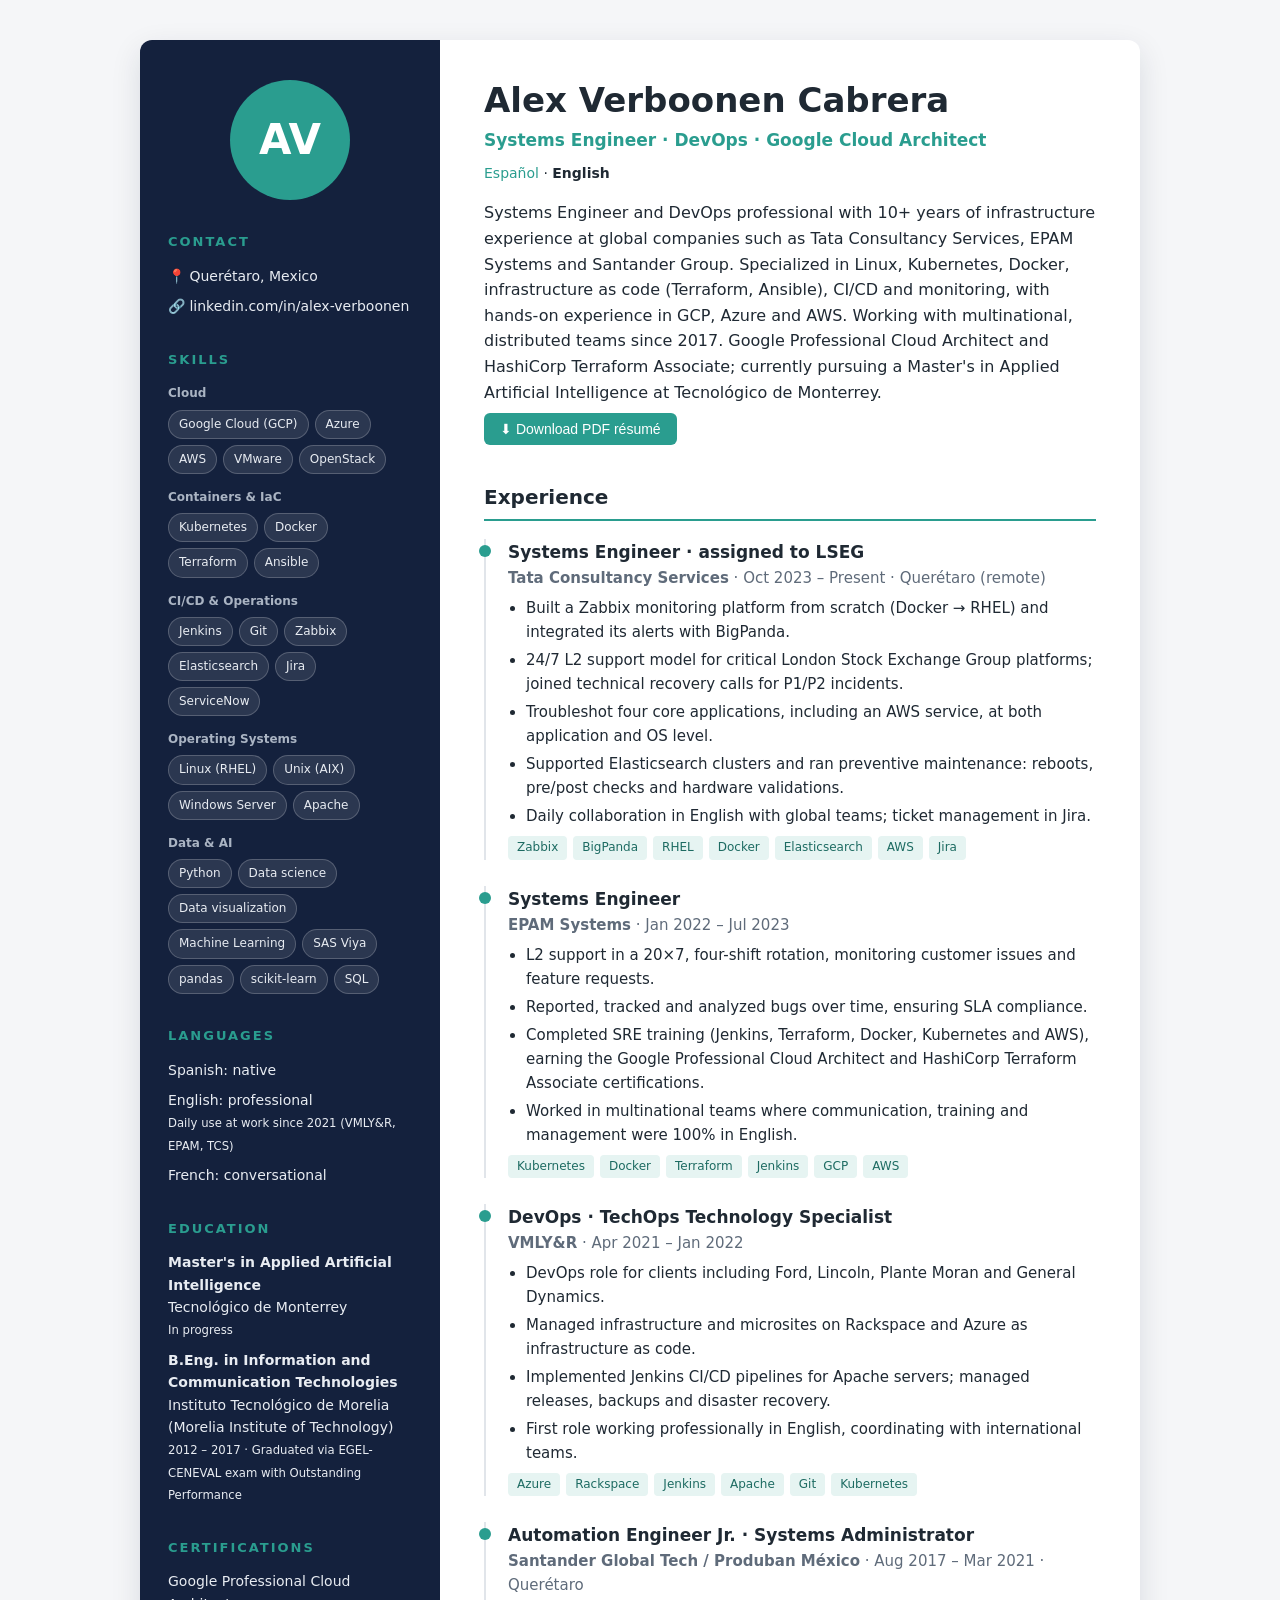
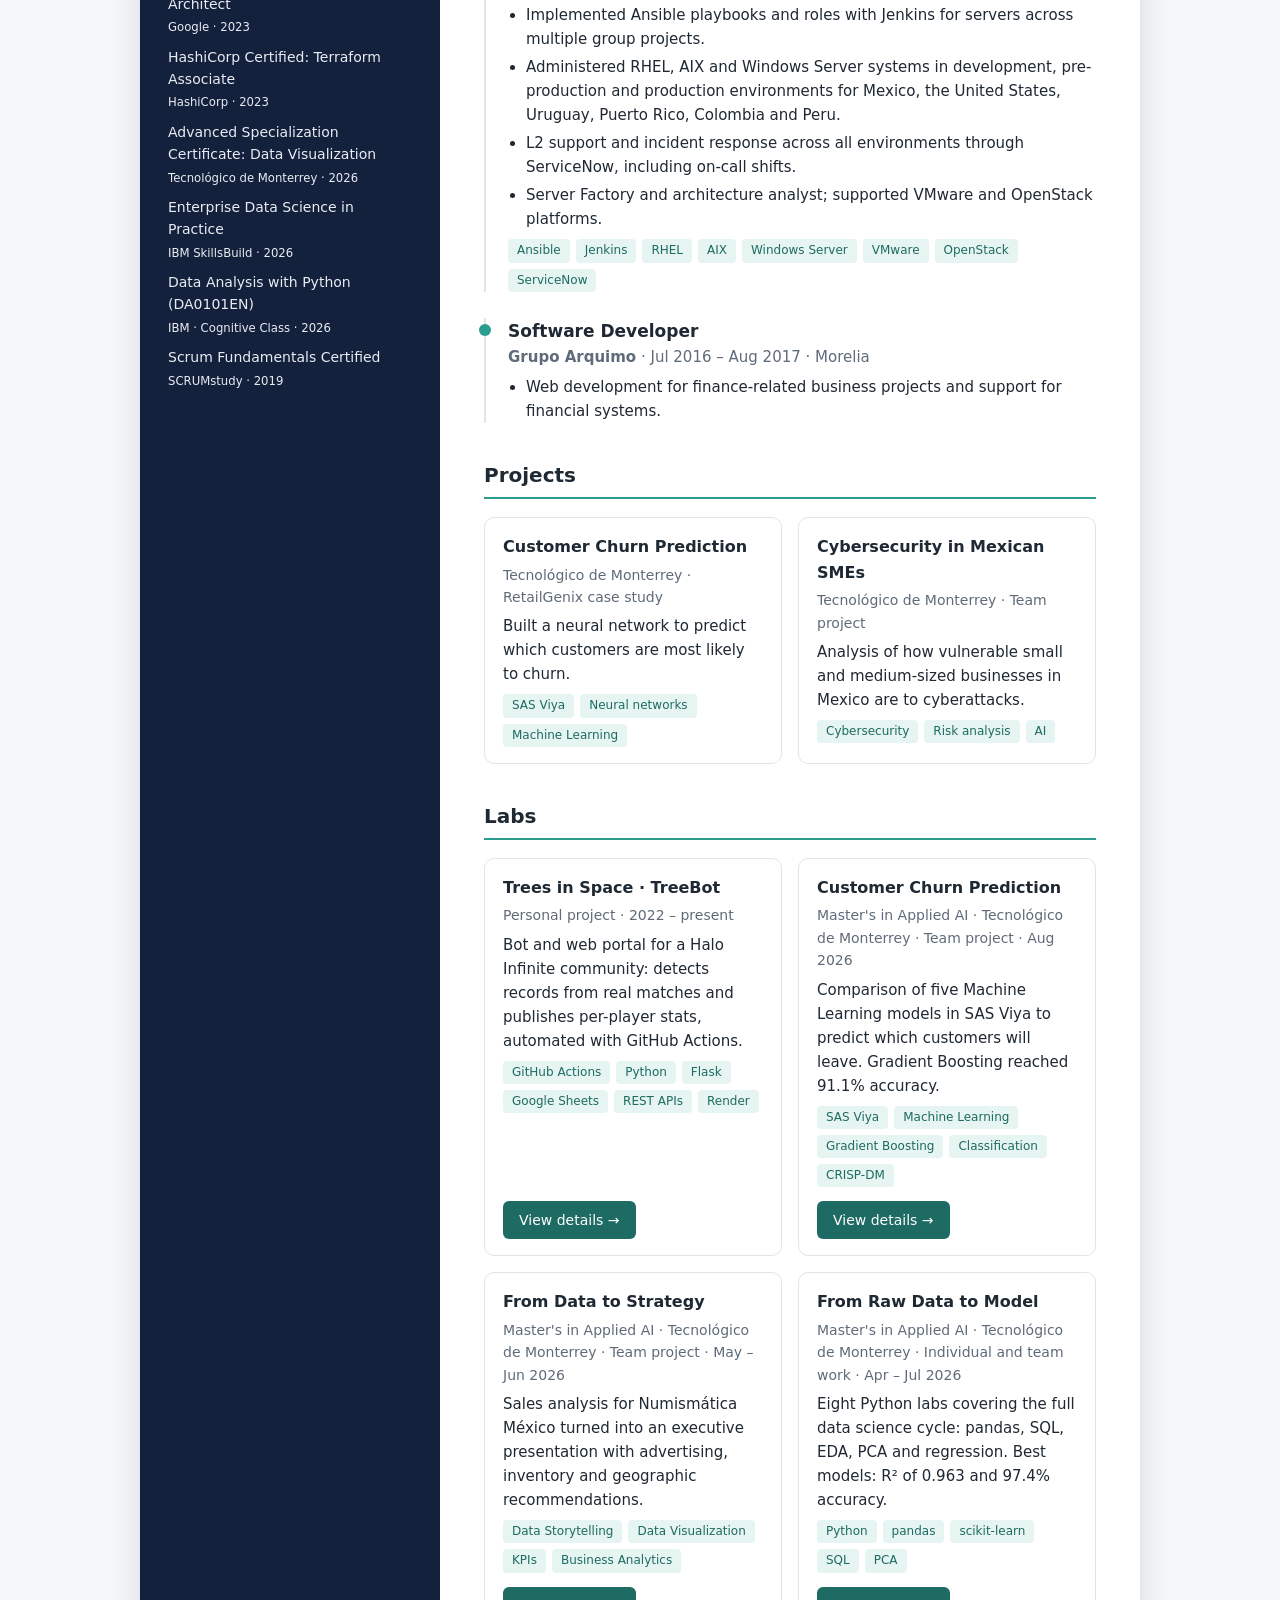
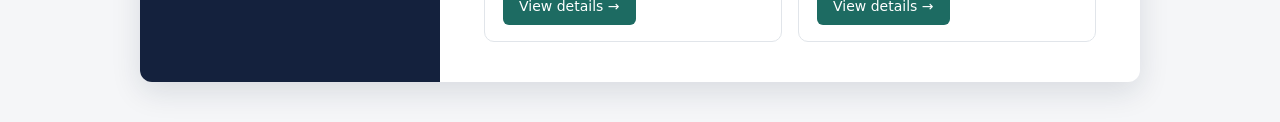
==== commit 33e32c9a: "Agrega laboratorio Ciencia y analítica de datos (ES/EN) e insignias IBM verificables Co-Authored-By:" ====
--- a/cv/en/index.html
+++ b/cv/en/index.html
@@ -428,6 +428,14 @@
           <a class="boton no-imprimir" href="labs/data-storytelling.html" aria-label="View From Data to Strategy details">View details →</a>
         </article>
 
+        <article class="proyecto lab">
+          <h3>From Raw Data to Model</h3>
+          <p class="meta">Master's in Applied AI · Tecnológico de Monterrey · Individual and team work · Apr – Jul 2026</p>
+          <p>Eight Python labs covering the full data science cycle: pandas, SQL, EDA, PCA and regression. Best models: R² of 0.963 and 97.4% accuracy.</p>
+          <div class="tec"><span>Python</span><span>pandas</span><span>scikit-learn</span><span>SQL</span><span>PCA</span></div>
+          <a class="boton no-imprimir" href="labs/ciencia-datos.html" aria-label="View From Raw Data to Model details">View details →</a>
+        </article>
+
       </div>
     </section>
 
@@ -492,6 +500,9 @@
         <span class="etiqueta">Data visualization</span>
         <span class="etiqueta">Machine Learning</span>
         <span class="etiqueta">SAS Viya</span>
+        <span class="etiqueta">pandas</span>
+        <span class="etiqueta">scikit-learn</span>
+        <span class="etiqueta">SQL</span>
       </div>
 
       <h2>Languages</h2>
@@ -520,7 +531,8 @@
         <li>Google Professional Cloud Architect<br><small>Google · 2023</small></li>
         <li>HashiCorp Certified: Terraform Associate<br><small>HashiCorp · 2023</small></li>
         <li>Advanced Specialization Certificate: Data Visualization<br><small>Tecnológico de Monterrey · 2026</small></li>
-        <li>Enterprise Data Science in Practice<br><small>IBM · 2026</small></li>
+        <li><a href="https://www.credly.com/badges/725c207a-e299-4374-8f22-5d8962017b26" target="_blank" rel="noopener">Enterprise Data Science in Practice</a><br><small>IBM SkillsBuild · 2026</small></li>
+        <li><a href="https://courses.cognitiveclass.ai/certificates/ac53c0c9d8e94e2ea58a753d08d56247" target="_blank" rel="noopener">Data Analysis with Python (DA0101EN)</a><br><small>IBM · Cognitive Class · 2026</small></li>
         <li>Scrum Fundamentals Certified<br><small>SCRUMstudy · 2019</small></li>
         <!-- Tienes 15 en LinkedIn: agrega aquí las que quieras destacar -->
       </ul>
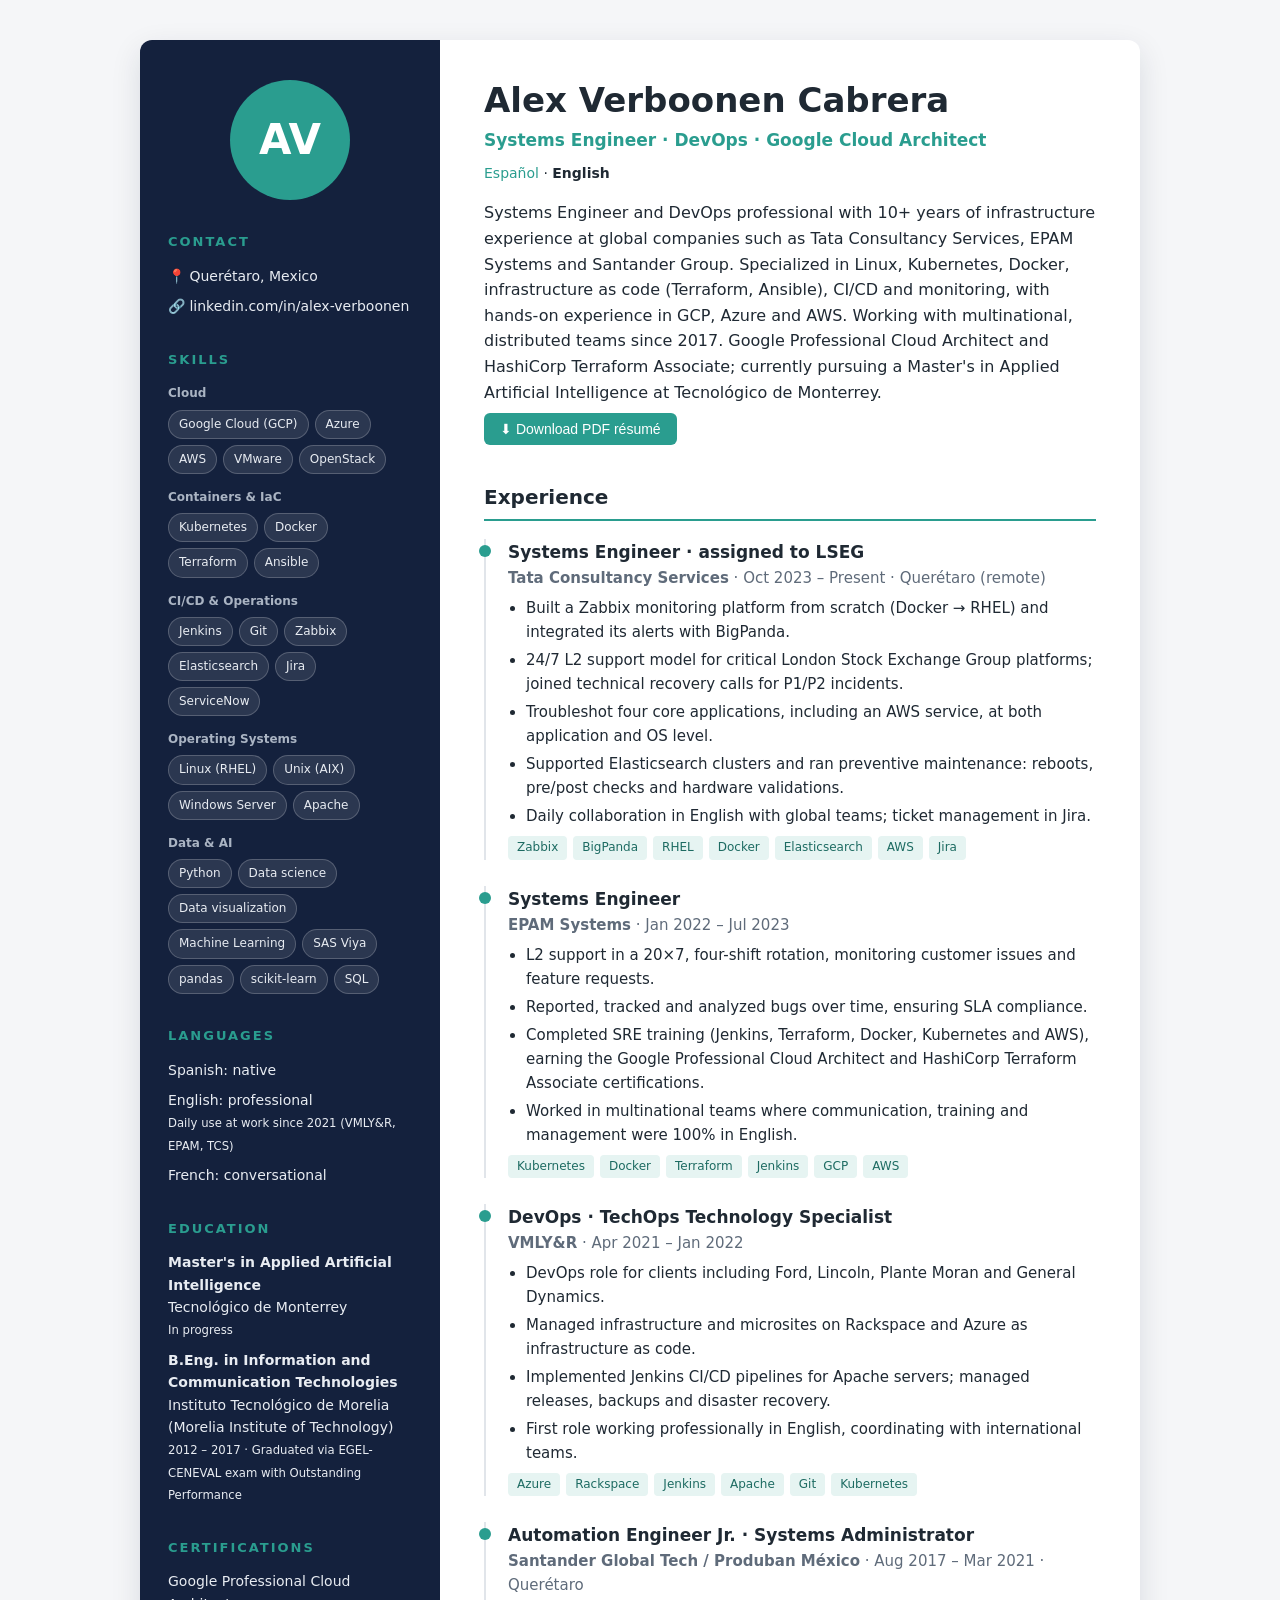
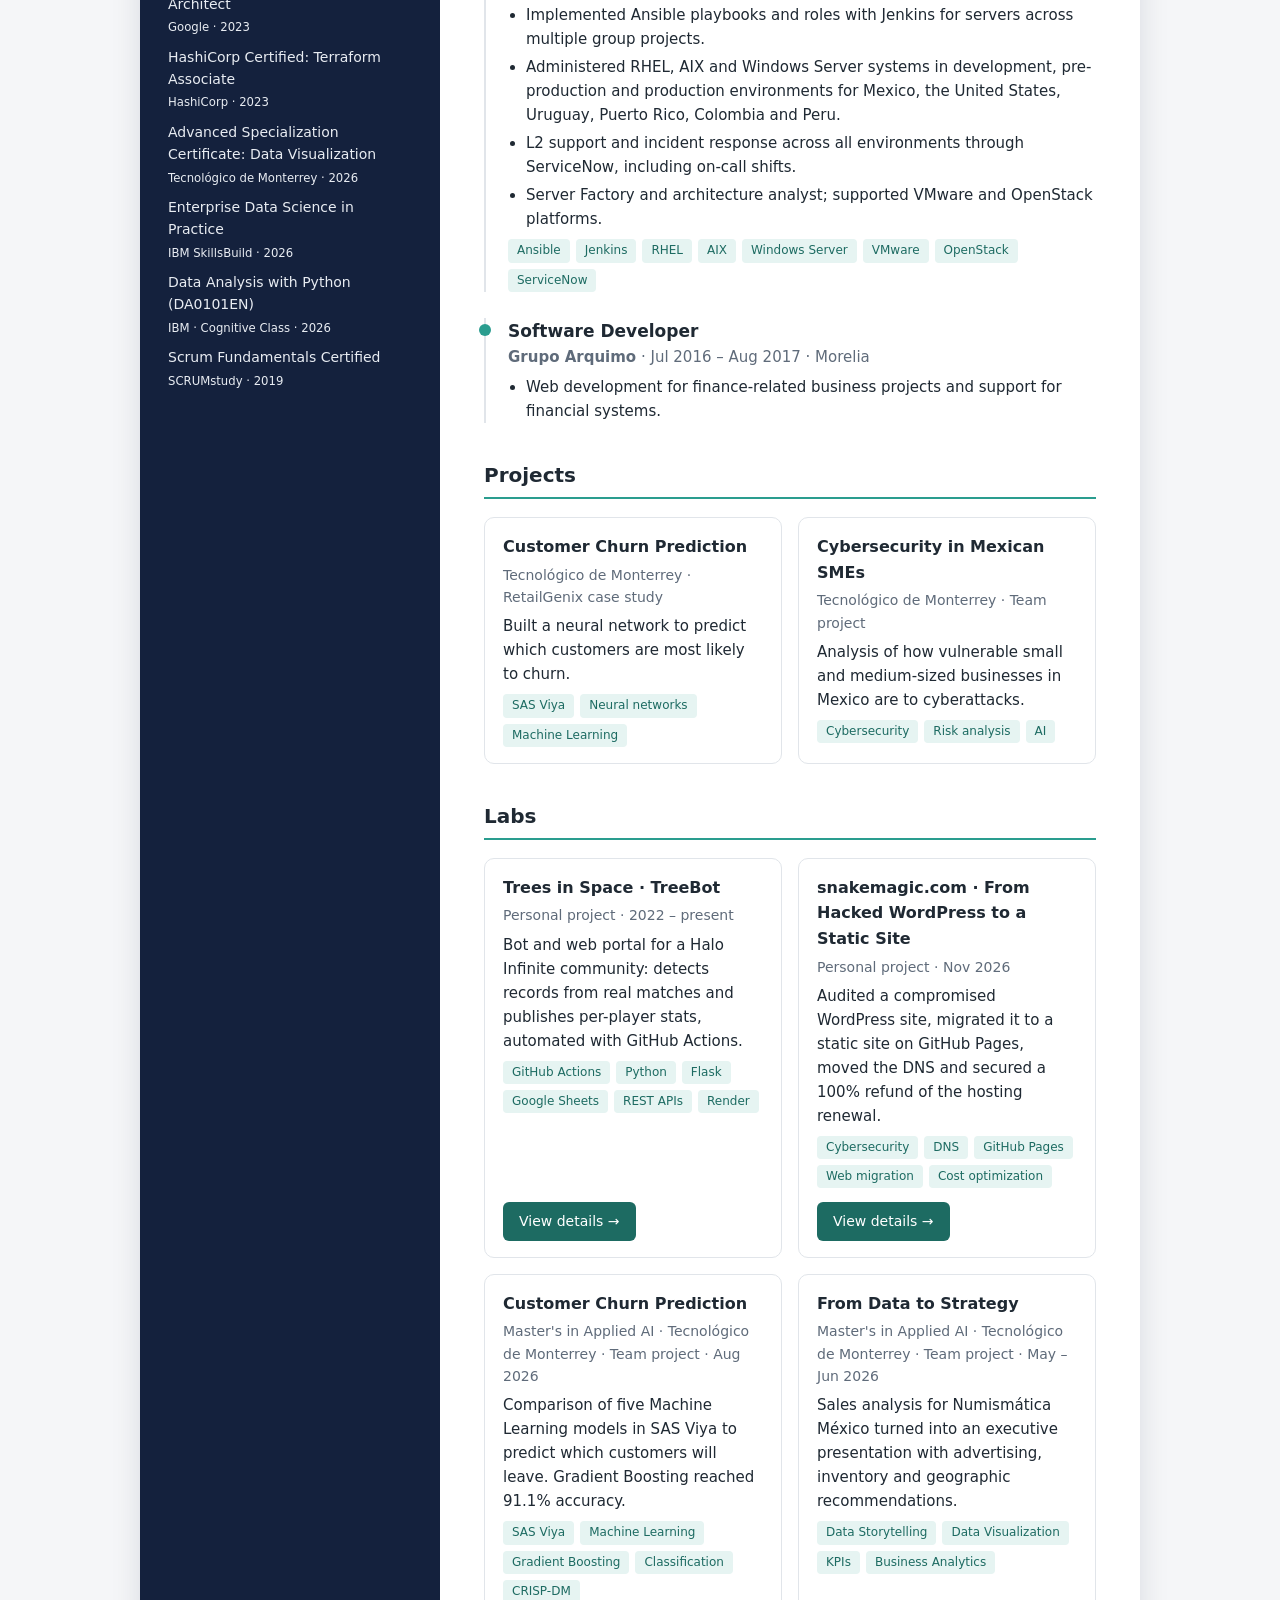
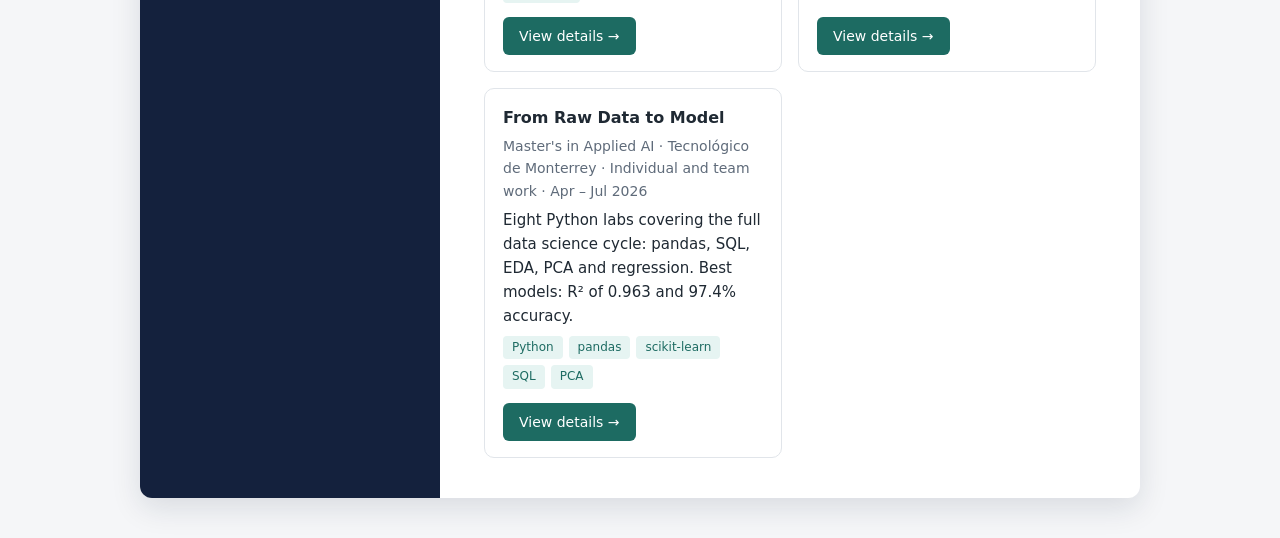
==== commit 9e184c4b: "Agrega laboratorio snakemagic.com: migración de WordPress comprometido a sitio estático (ES/EN) Co-A" ====
--- a/cv/en/index.html
+++ b/cv/en/index.html
@@ -413,6 +413,14 @@
         </article>
 
         <article class="proyecto lab">
+          <h3>snakemagic.com · From Hacked WordPress to a Static Site</h3>
+          <p class="meta">Personal project · Nov 2026</p>
+          <p>Audited a compromised WordPress site, migrated it to a static site on GitHub Pages, moved the DNS and secured a 100% refund of the hosting renewal.</p>
+          <div class="tec"><span>Cybersecurity</span><span>DNS</span><span>GitHub Pages</span><span>Web migration</span><span>Cost optimization</span></div>
+          <a class="boton no-imprimir" href="labs/snakemagic.html" aria-label="View snakemagic.com details">View details →</a>
+        </article>
+
+        <article class="proyecto lab">
           <h3>Customer Churn Prediction</h3>
           <p class="meta">Master's in Applied AI · Tecnológico de Monterrey · Team project · Aug 2026</p>
           <p>Comparison of five Machine Learning models in SAS Viya to predict which customers will leave. Gradient Boosting reached 91.1% accuracy.</p>
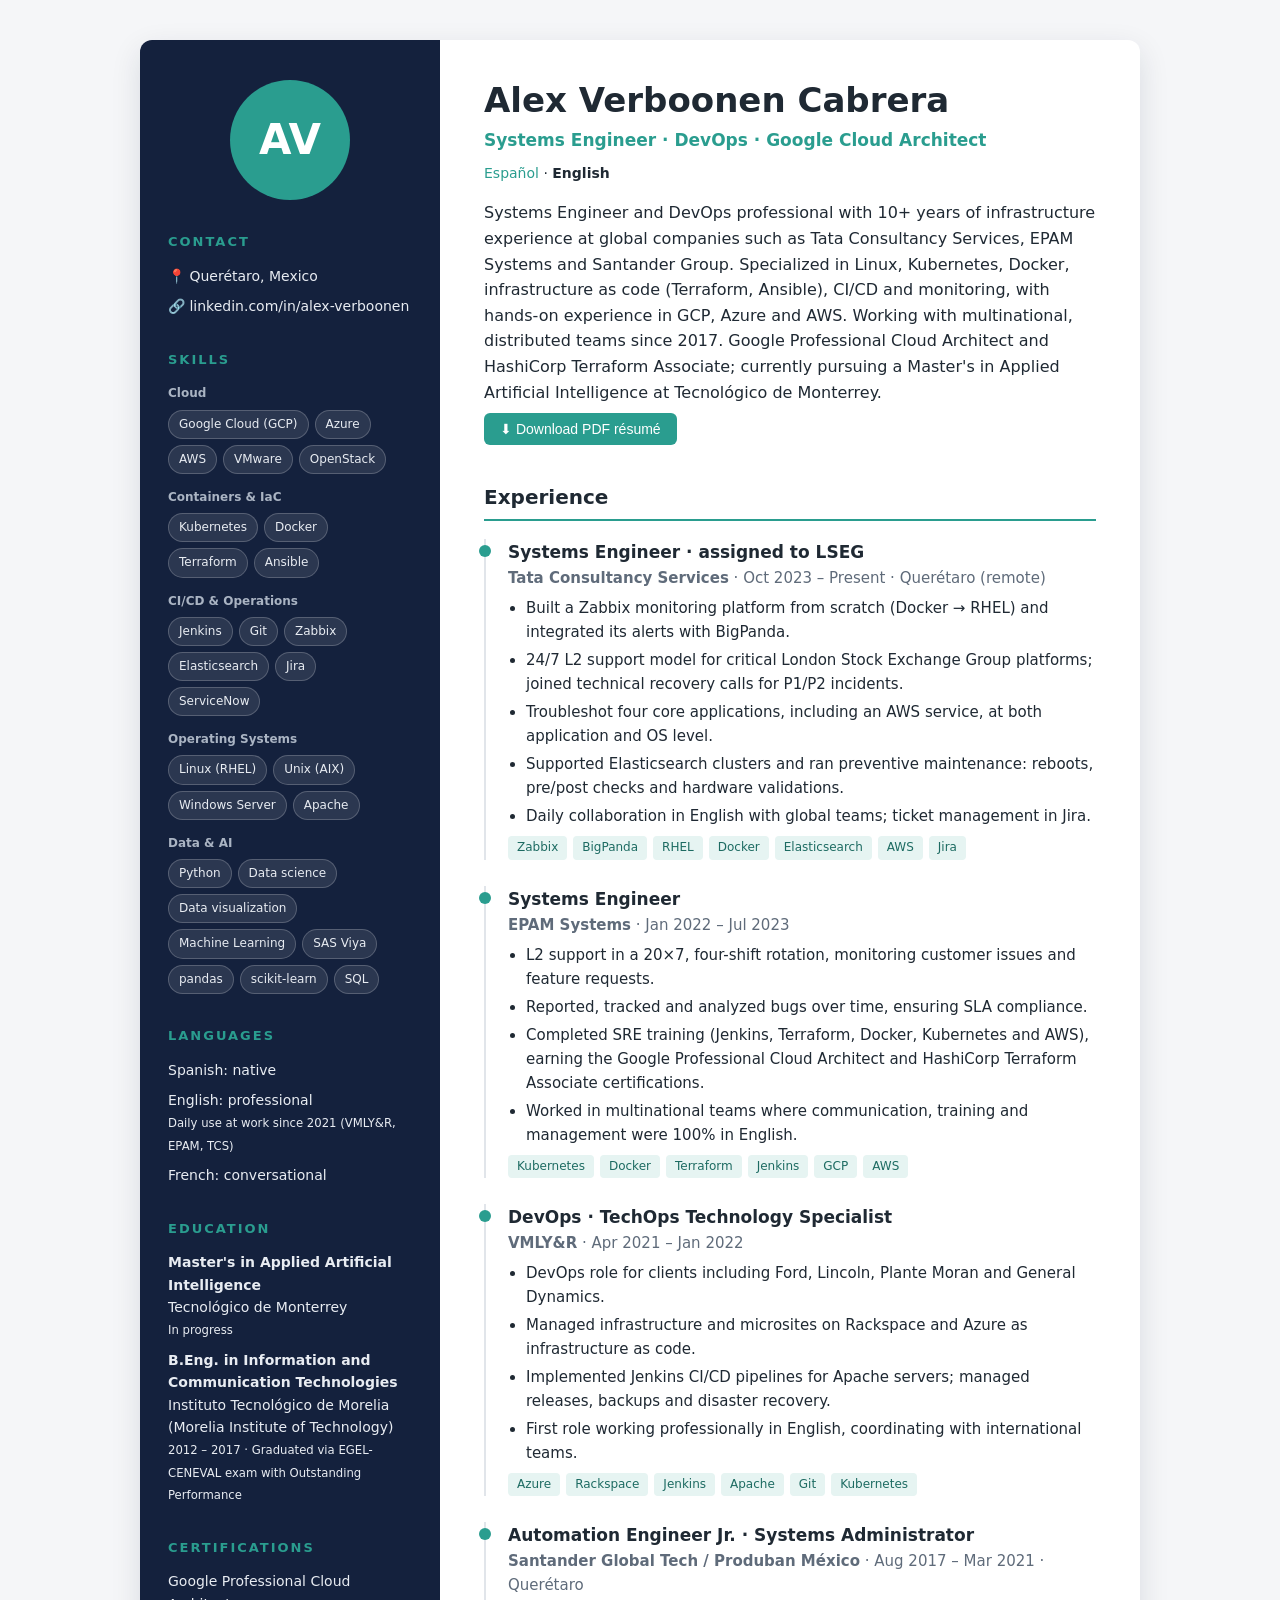
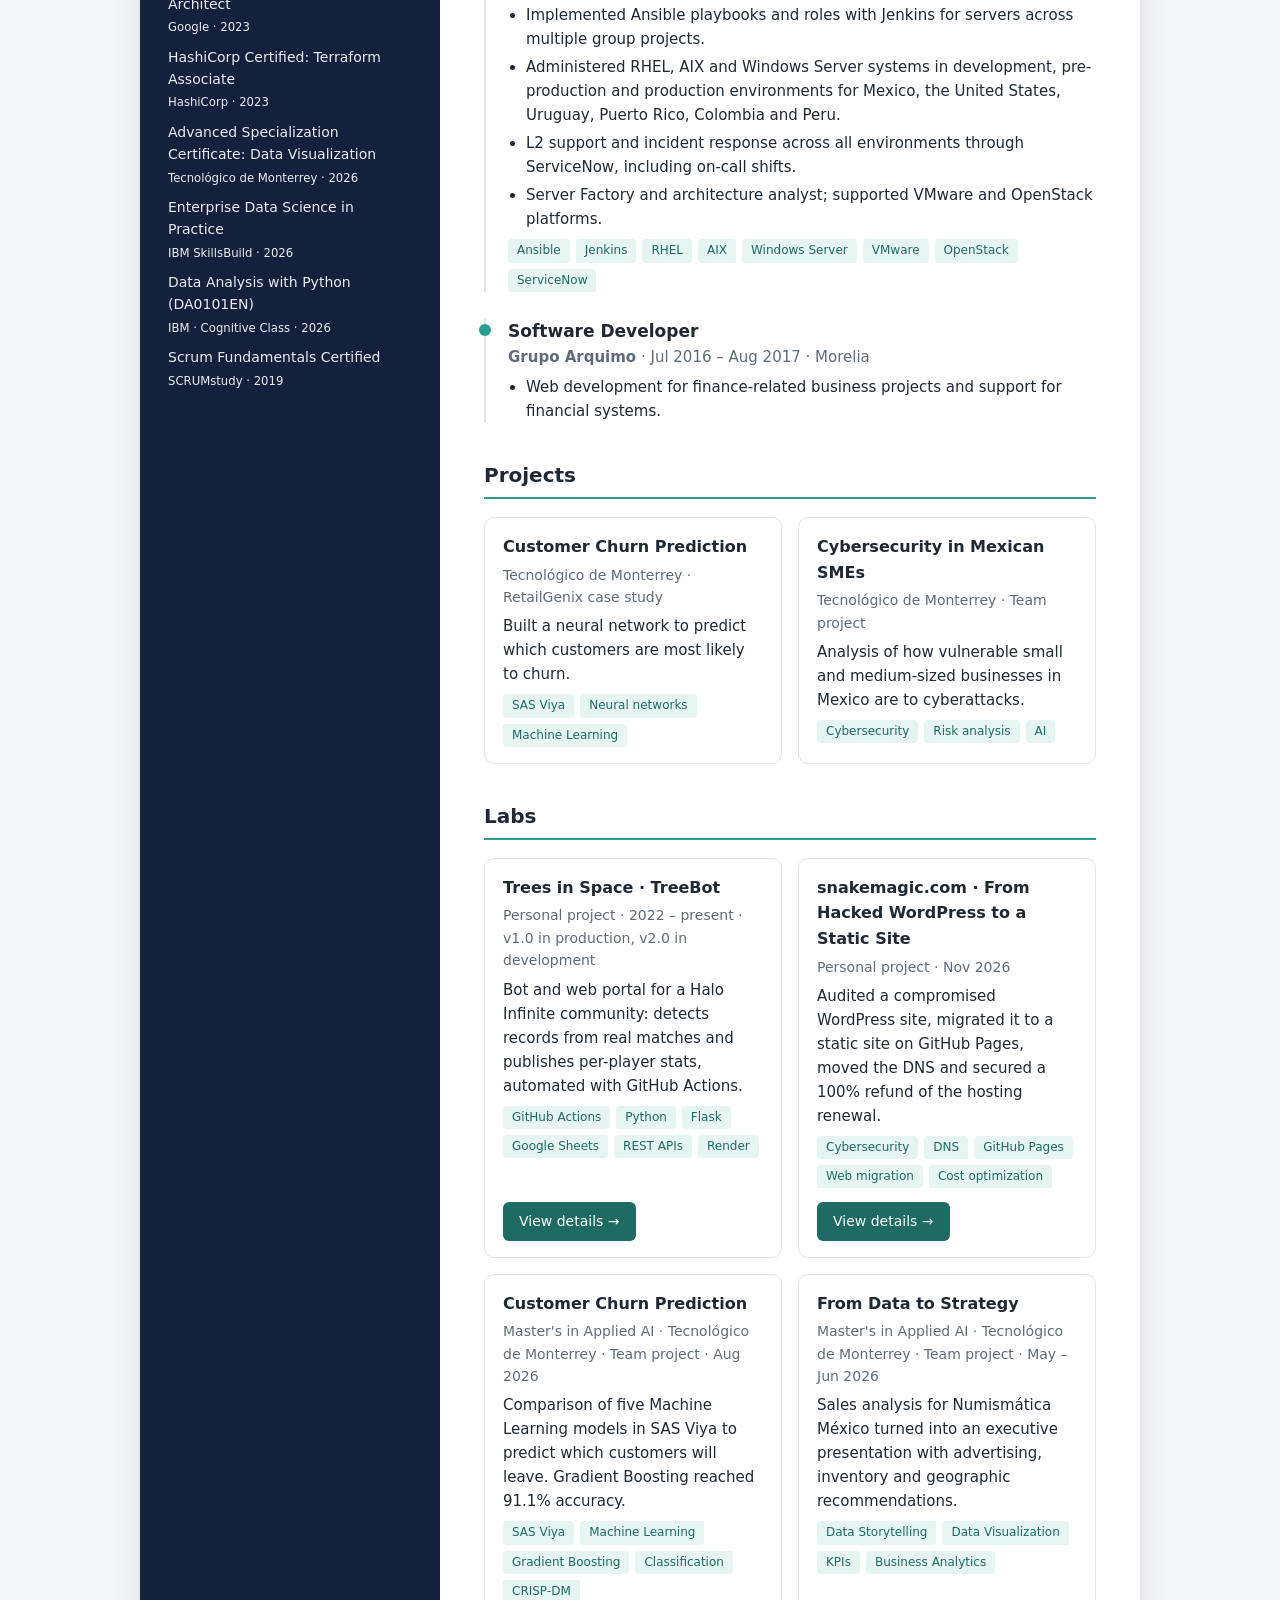
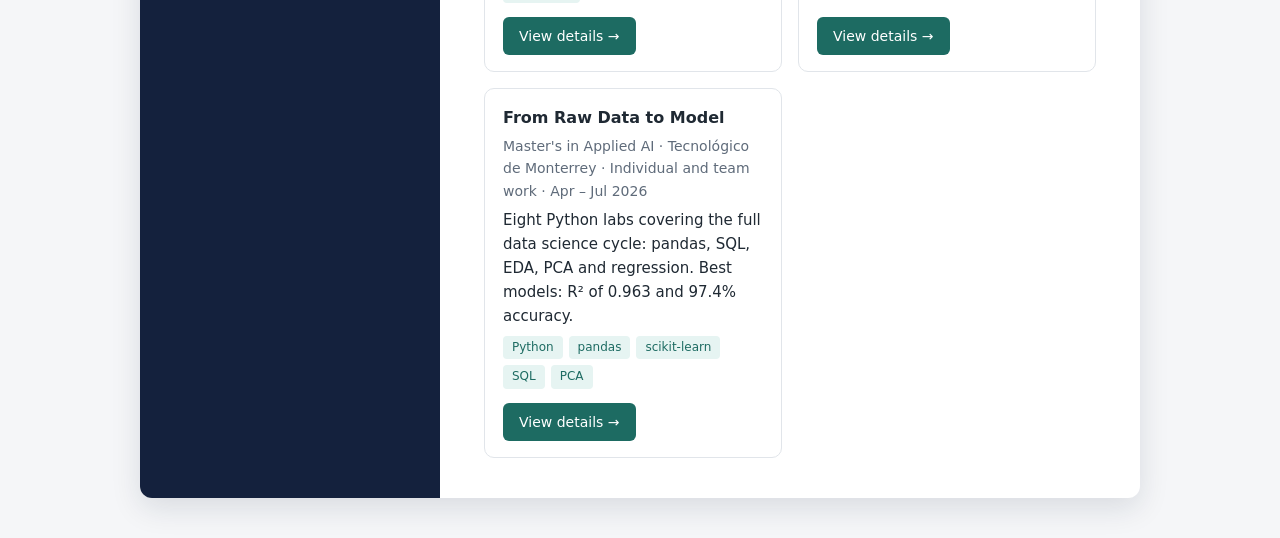
==== commit d29ac425: "TreeBot: pestañas de versiones (v1.0 en producción, v2.0 en desarrollo) en ES/EN - La página de deta" ====
--- a/cv/en/index.html
+++ b/cv/en/index.html
@@ -406,7 +406,7 @@
 
         <article class="proyecto lab">
           <h3>Trees in Space · TreeBot</h3>
-          <p class="meta">Personal project · 2022 – present</p>
+          <p class="meta">Personal project · 2022 – present · v1.0 in production, v2.0 in development</p>
           <p>Bot and web portal for a Halo Infinite community: detects records from real matches and publishes per-player stats, automated with GitHub Actions.</p>
           <div class="tec"><span>GitHub Actions</span><span>Python</span><span>Flask</span><span>Google Sheets</span><span>REST APIs</span><span>Render</span></div>
           <a class="boton no-imprimir" href="labs/trees-in-space.html" aria-label="View Trees in Space details">View details →</a>
